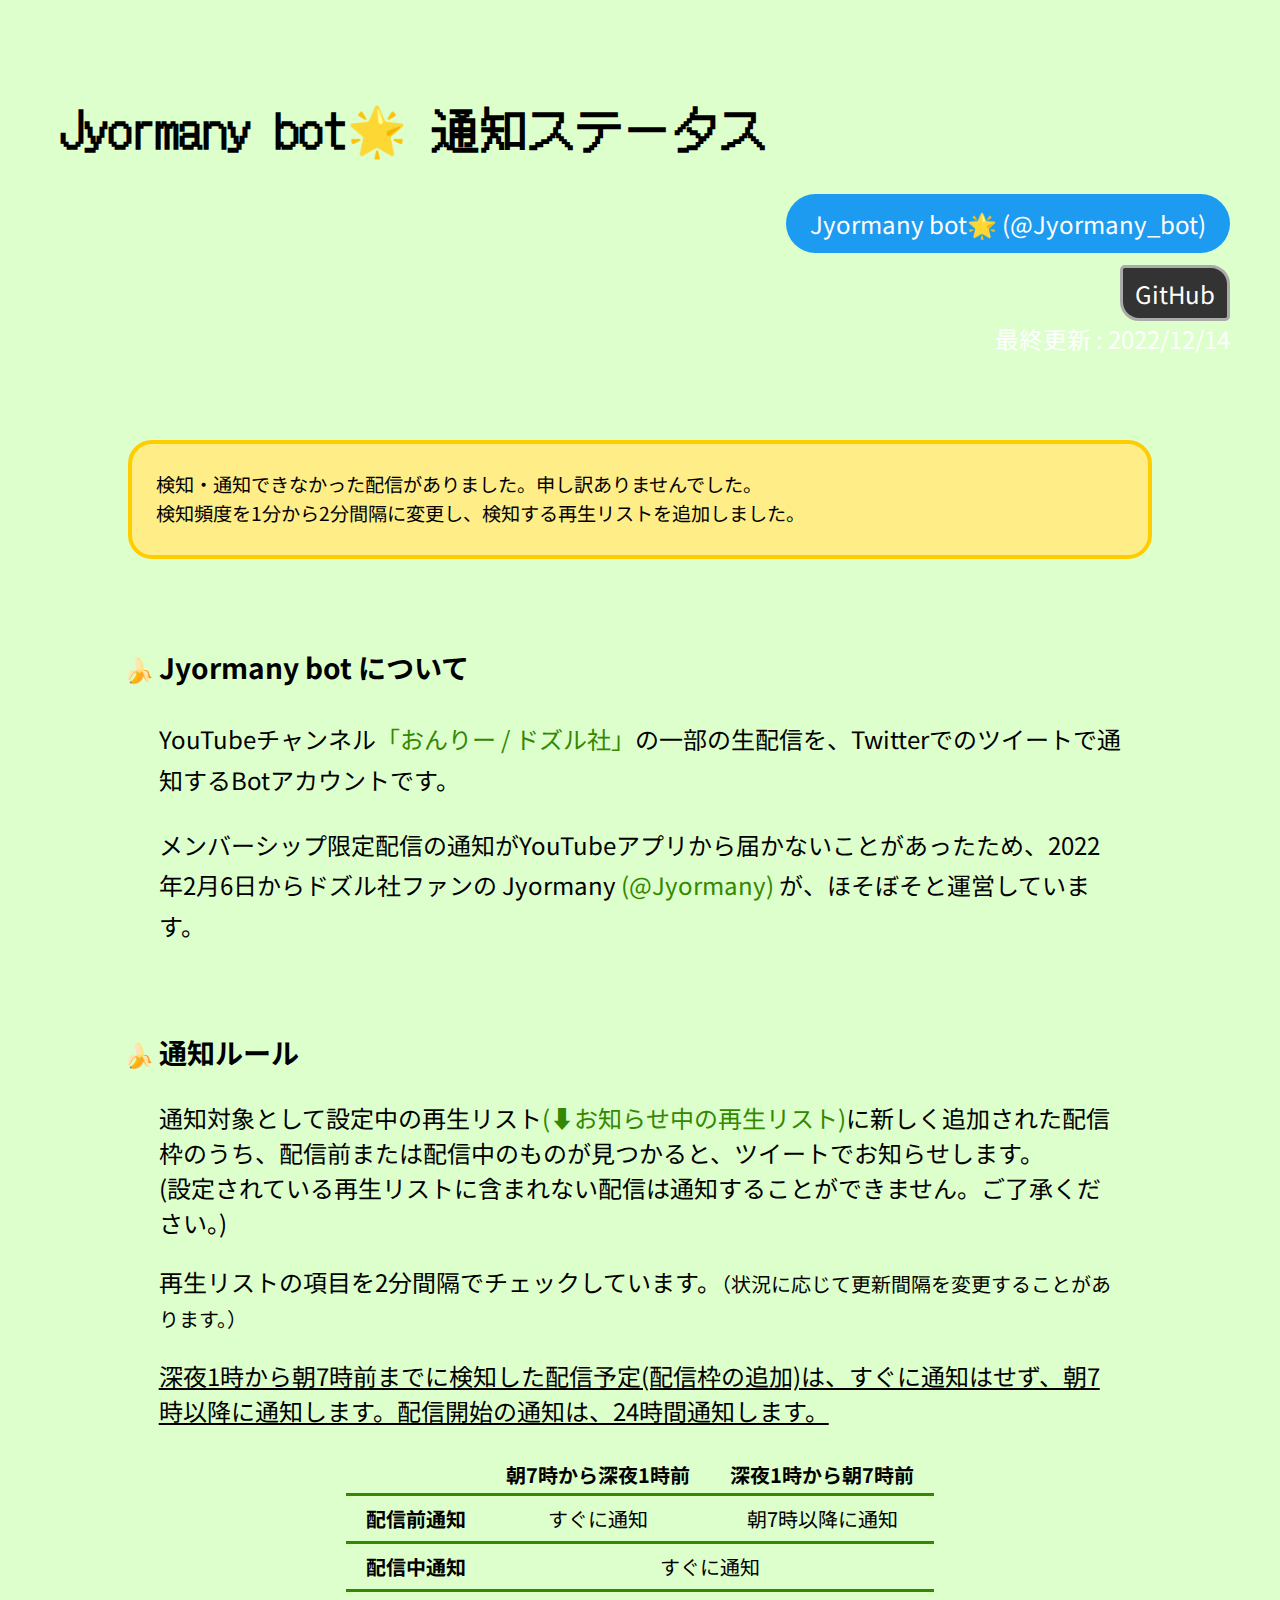
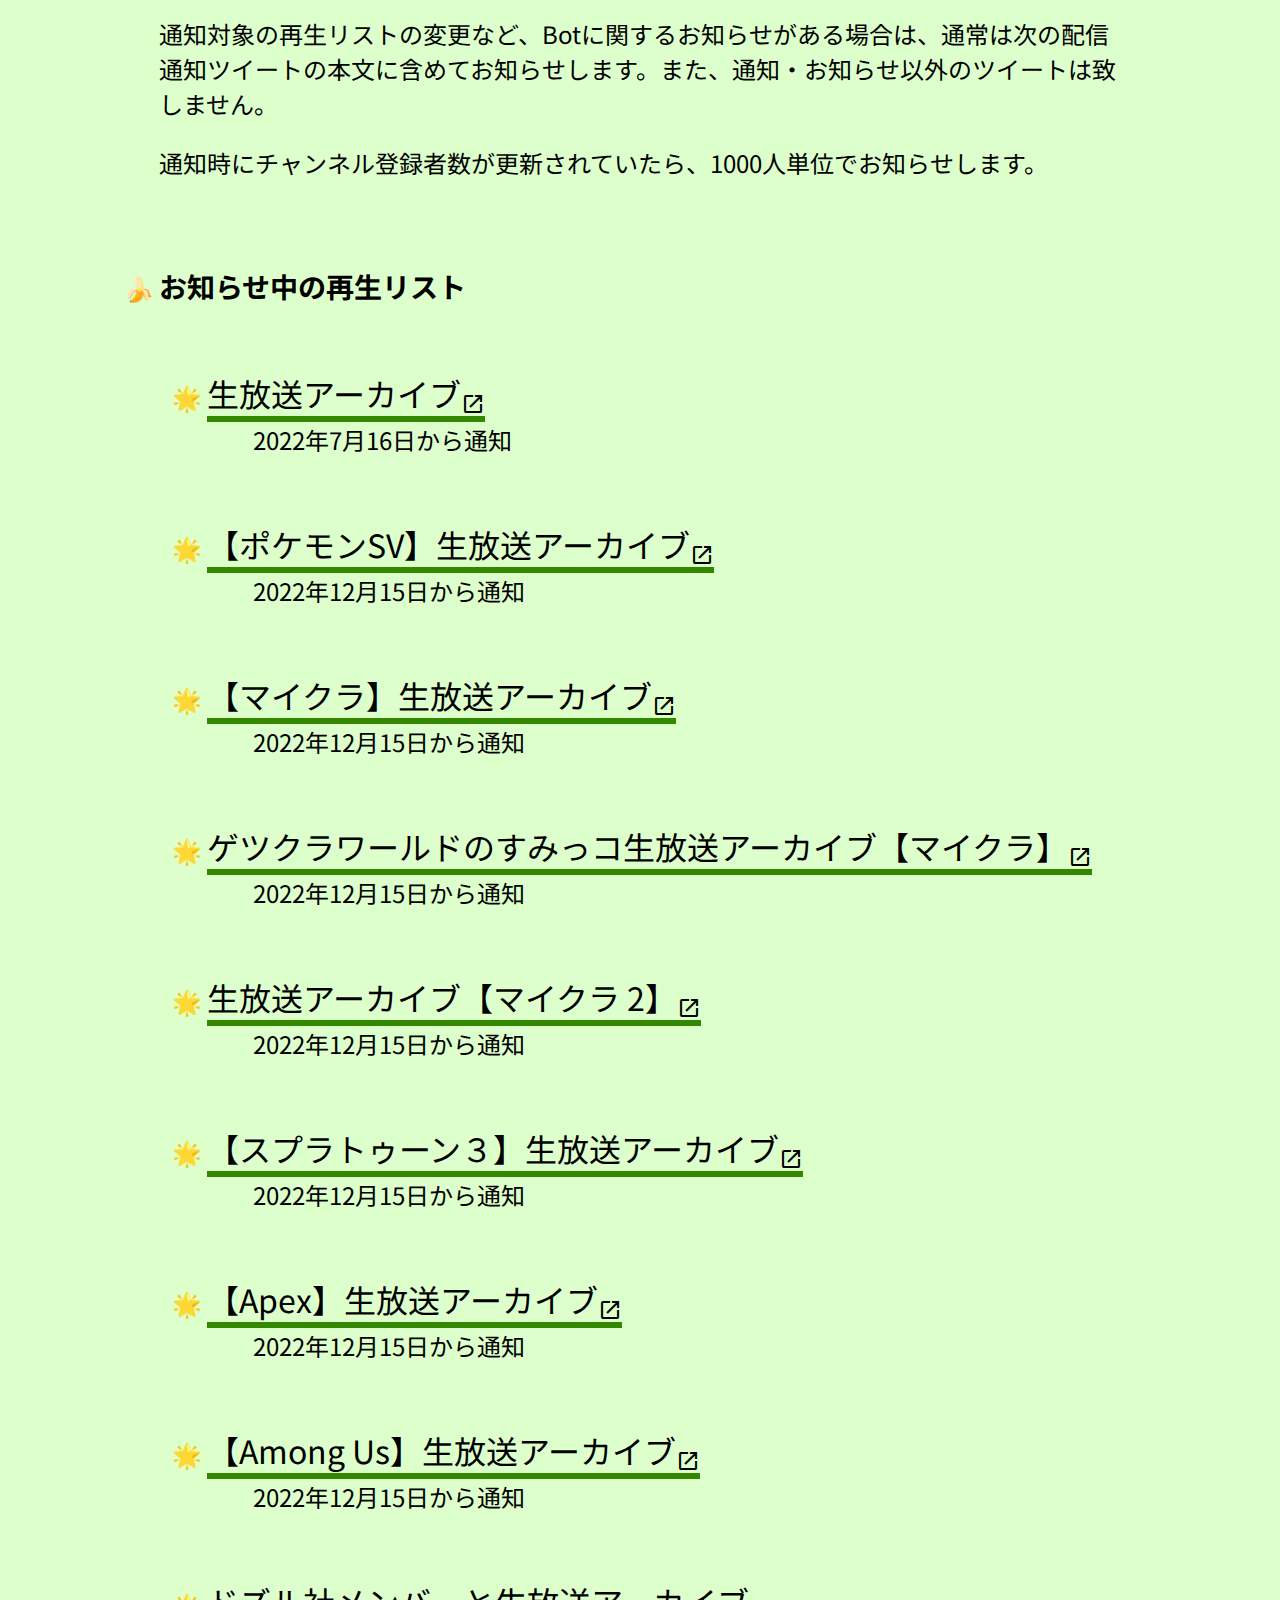
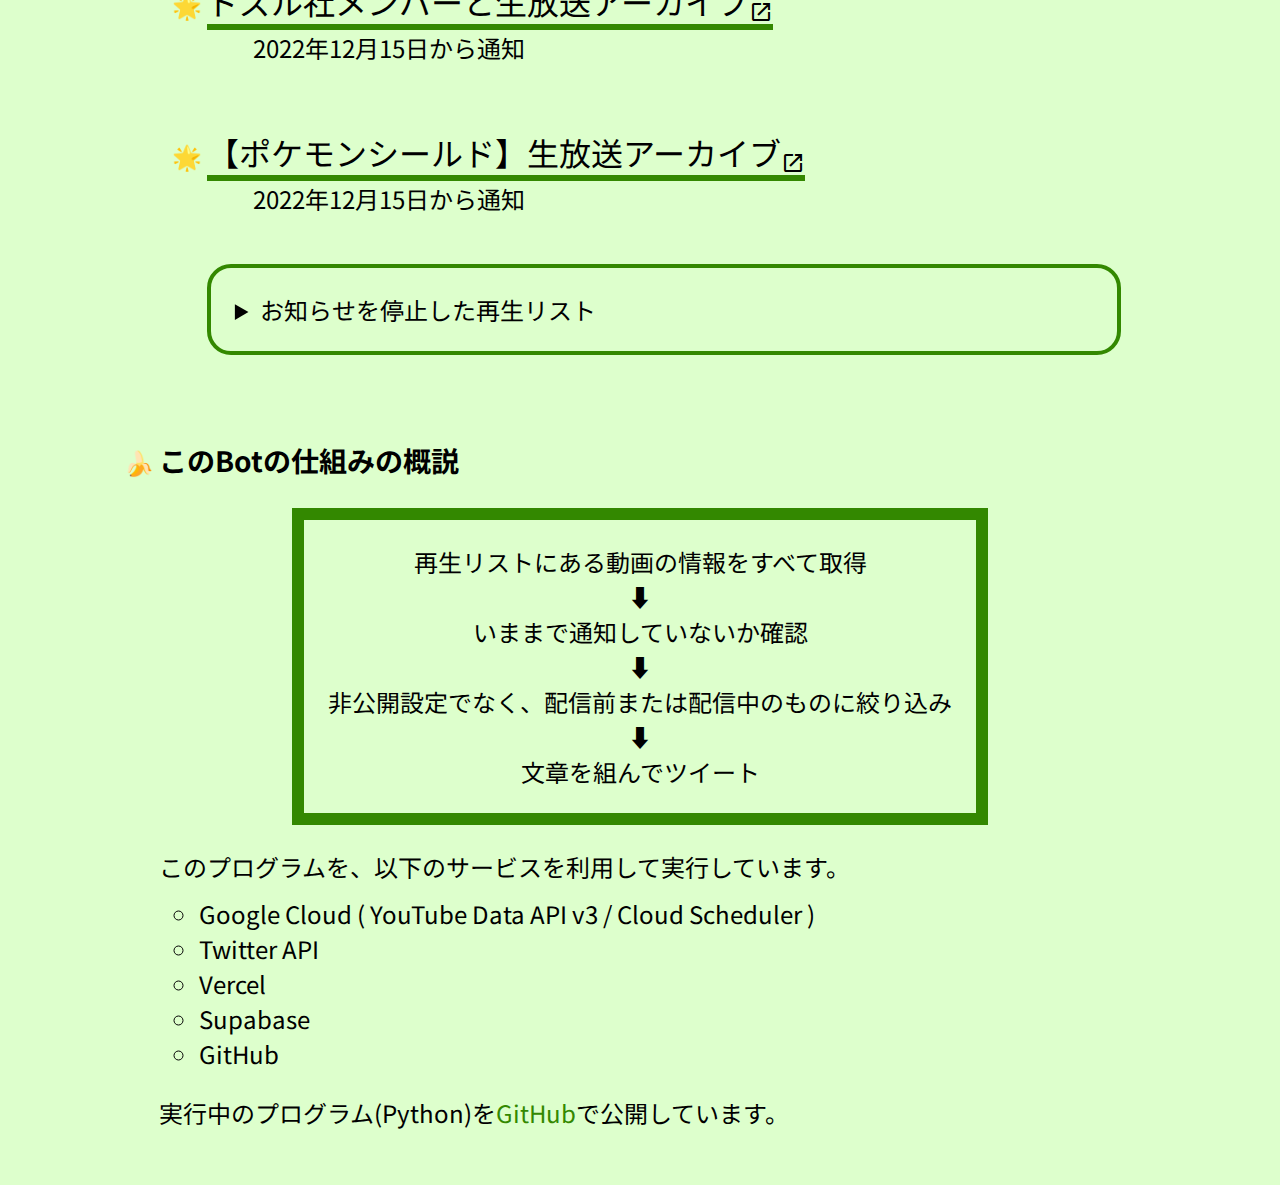
==== index.html @ c63aa475 "Update index.html" ====
<!DOCTYPE html>
<html lang="ja">
    <head>
        <meta charset="UTF-8">
        <title>Jyormany bot 通知ステータス</title>
        <meta name="description" content="ドズル社のMinecraft実況YouTuberおんりーﾁｬﾝの配信をTwitterでお知らせしているJyormany botの稼働状況を確認できるサイトです">
        <meta property="og:title" content="Jyormany bot 通知ステータス">
        <meta property="og:url" content="https://jyormany.github.io">
        <meta property="og:description" content="ドズル社のMinecraft実況YouTuberおんりーﾁｬﾝの配信をTwitterでお知らせしているJyormany botの稼働状況を確認できるサイトです">
        <meta name="viewport" content="width=device-width, initial-scale=1.0">
        <link rel="stylesheet" href="style.css">
        <link rel="stylesheet" href="https://fonts.googleapis.com/css2?family=Material+Symbols+Outlined:opsz,wght,FILL,GRAD@20,400,0,-25" />
        <link rel="icon" href="/favicon.ico" sizes="any">
        <meta name="google-site-verification" content="LfZGzitNKdwY7w5F5xYdn09xFiTvOFULUR_d08x_49A" />
    </head>
    
    <header>
        <h1>Jyormany bot🌟 通知ステータス</h1>
        <div class="header-link">
            <a class="twitter" href="https://twitter.com/Jyormany_bot" target="_blank">Jyormany bot🌟 (@Jyormany_bot)</a>
            <a class="github" href="https://github.com/Jyormany/YouTubePlaylistNotifier" target="_blank">GitHub</a>
            <a>最終更新 : 2022/12/14</a>
            </div>
            
        </header>
        <main>
            
            
            <div class="info">
                <p>検知・通知できなかった配信がありました。申し訳ありませんでした。</p>
                <p>検知頻度を1分から2分間隔に変更し、検知する再生リストを追加しました。</p>
            </div>
            
            
            <ul class="list">

                <li class="about">
                    <h3>Jyormany bot について</h3>
                    <p>YouTubeチャンネル<a class="link" href="https://www.youtube.com/channel/UC5l8bnxxl26Q5PDG_jawcuw" target="_blank">「おんりー / ドズル社」</a>の一部の生配信を、Twitterでのツイートで通知するBotアカウントです。</p>
                    <p>メンバーシップ限定配信の通知がYouTubeアプリから届かないことがあったため、2022年2月6日からドズル社ファンの Jyormany <a class="link" href="https://twitter.com/Jyormany" target="_blank">(@Jyormany)</a> が、ほそぼそと運営しています。</p>
                </li>

                <li>
                    <h3>通知ルール</h3>
                    <p>通知対象として設定中の再生リスト<a class="link" href=#playlists>(⬇︎お知らせ中の再生リスト)</a>に新しく追加された配信枠のうち、配信前または配信中のものが見つかると、ツイートでお知らせします。<br>(設定されている再生リストに含まれない配信は通知することができません。ご了承ください。)</p>
                    <p>再生リストの項目を2分間隔でチェックしています。<small>（状況に応じて更新間隔を変更することがあります。）</small></p>
                    <p><u>深夜1時から朝7時前までに検知した配信予定(配信枠の追加)は、すぐに通知はせず、朝7時以降に通知します。配信開始の通知は、24時間通知します。</u></p>
                    <table>
                        <thead>
                            <tr>
                                <th></th>
                                <th>朝7時から深夜1時前</th>
                                <th>深夜1時から朝7時前</th>
                            </tr>
                        </thead>
                        <tbody>
                            <tr>
                                <th>配信前通知</th>
                                <td>すぐに通知</td>
                                <td>朝7時以降に通知</td>
                            </tr>
                            <tr>
                                <th>配信中通知</th>
                                <td colspan="2">すぐに通知</td>
                            </tr>
                        </tbody>
                    </table>
                    <p>通知対象の再生リストの変更など、Botに関するお知らせがある場合は、通常は次の配信通知ツイートの本文に含めてお知らせします。また、通知・お知らせ以外のツイートは致しません。</p>
                    <p>通知時にチャンネル登録者数が更新されていたら、1000人単位でお知らせします。</p>
                </li>

                <li>
                    <h3 class="playlistlists" id="playlists">お知らせ中の再生リスト</h3>
                    <ul class="playlists">

                        <li class="playlist">
                            <a class="listlink" href="https://www.youtube.com/playlist?list=PLjQFGraZMNPVrSvCQ2nB3-moDTIBEhXst" target="_blank">
                                生放送アーカイブ
                                <span class="material-symbols-outlined">
                                    open_in_new
                                </span>
                            </a>
                        </li>
                        <ul>
                            <li>2022年7月16日から通知</li>
                        </ul>

                        <li class="playlist">
                            <a class="listlink" href="https://www.youtube.com/playlist?list=PLjQFGraZMNPW8p29UFIrhIeV2RgiZR06q" target="_blank">
                                【ポケモンSV】生放送アーカイブ
                                <span class="material-symbols-outlined">
                                    open_in_new
                                </span>
                            </a>
                        </li>
                        <ul>
                            <li>2022年12月15日から通知</li>
                        </ul>

                        <li class="playlist">
                            <a class="listlink" href="https://www.youtube.com/playlist?list=PLjQFGraZMNPVl-Ekr7yMZdvBduBuqfQS9" target="_blank">
                                【マイクラ】生放送アーカイブ
                                <span class="material-symbols-outlined">
                                    open_in_new
                                </span>
                            </a>
                        </li>
                        <ul>
                            <li>2022年12月15日から通知</li>
                        </ul>

                        <li class="playlist">
                            <a class="listlink" href="https://www.youtube.com/playlist?list=PLjQFGraZMNPULc3N-z8OUNOlCWn6z5SzK" target="_blank">
                                ゲツクラワールドのすみっコ生放送アーカイブ【マイクラ】
                                <span class="material-symbols-outlined">
                                    open_in_new
                                </span>
                            </a>
                        </li>
                        <ul>
                            <li>2022年12月15日から通知</li>
                        </ul>
                        
                        <li class="playlist">
                            <a class="listlink" href="https://www.youtube.com/playlist?list=PLjQFGraZMNPUF2mYAteOGiC1Lwjgixoq4" target="_blank">
                                生放送アーカイブ【マイクラ 2】
                                <span class="material-symbols-outlined">
                                    open_in_new
                                </span>
                            </a>
                        </li>
                        <ul>
                            <li>2022年12月15日から通知</li>
                        </ul>
                        
                        <li class="playlist">
                            <a class="listlink" href="https://www.youtube.com/playlist?list=PLjQFGraZMNPWwO8oXMot17LSXxYjrjcRu" target="_blank">
                                【スプラトゥーン３】生放送アーカイブ
                                <span class="material-symbols-outlined">
                                    open_in_new
                                </span>
                            </a>
                        </li>
                        <ul>
                            <li>2022年12月15日から通知</li>
                        </ul>
                        
                        <li class="playlist">
                            <a class="listlink" href="https://www.youtube.com/playlist?list=PLjQFGraZMNPWgS_FdtyIaP_dgnTs-JMoo" target="_blank">
                                【Apex】生放送アーカイブ
                                <span class="material-symbols-outlined">
                                    open_in_new
                                </span>
                            </a>
                        </li>
                        <ul>
                            <li>2022年12月15日から通知</li>
                        </ul>
                        
                        <li class="playlist">
                            <a class="listlink" href="https://www.youtube.com/playlist?list=PLjQFGraZMNPWSWNWOu4E7eVtVnuVbJxWd" target="_blank">
                                【Among Us】生放送アーカイブ
                                <span class="material-symbols-outlined">
                                    open_in_new
                                </span>
                            </a>
                        </li>
                        <ul>
                            <li>2022年12月15日から通知</li>
                        </ul>
                        
                        <li class="playlist">
                            <a class="listlink" href="https://www.youtube.com/playlist?list=PLjQFGraZMNPXAbZKr3nnEUORUffVdsbmT" target="_blank">
                                ドズル社メンバーと生放送アーカイブ
                                <span class="material-symbols-outlined">
                                    open_in_new
                                </span>
                            </a>
                        </li>
                        <ul>
                            <li>2022年12月15日から通知</li>
                        </ul>
                        
                        <li class="playlist">
                            <a class="listlink" href="https://www.youtube.com/playlist?list=PLjQFGraZMNPU1TkIAJQ1Kpk_OtMHZyLvJ" target="_blank">
                                【ポケモンシールド】生放送アーカイブ
                                <span class="material-symbols-outlined">
                                    open_in_new
                                </span>
                            </a>
                        </li>
                        <ul>
                            <li>2022年12月15日から通知</li>
                        </ul>
                        
                        <details>
                            <summary>
                                お知らせを停止した再生リスト
                            </summary>
                            <li>
                                <ul class="playlists">
                                    <li class="playlist">
                                        <a class="listlink" href="https://www.youtube.com/playlist?list=PLjQFGraZMNPUF2mYAteOGiC1Lwjgixoq4" target="_blank">
                                            生放送アーカイブ【マイクラ2】
                                            <span class="material-symbols-outlined">
                                                open_in_new
                                            </span>
                                        </a>
                                    </li>
                                    <ul>
                                        <li style="text-decoration: line-through;">2022年2月6日から通知</li>
                                        <li>2022年7月16日停止</li>
                                    </ul>

                                    <li class="playlist">
                                        <a class="listlink" href="https://www.youtube.com/playlist?list=PLjQFGraZMNPXAbZKr3nnEUORUffVdsbmT" target="_blank">
                                            ドズル社メンバーと生放送アーカイブ
                                            <span class="material-symbols-outlined">
                                                open_in_new
                                            </span>
                                        </a>
                                    </li>
                                    <ul>
                                        <li style="text-decoration: line-through;">2022年2月9日から通知</li>
                                        <li>2022年10月19日停止</li>
                                    </ul>

                                    <li class="playlist">
                                        <a class="listlink"l href="https://www.youtube.com/playlist?list=PLjQFGraZMNPWgS_FdtyIaP_dgnTs-JMoo" target="_blank">
                                            【Apex】生放送アーカイブ
                                            <span class="material-symbols-outlined">
                                                open_in_new
                                            </span>
                                        </a>
                                    </li>
                                    <ul>
                                        <li style="text-decoration: line-through;">2022年2月9日から通知</li>
                                        <li>2022年10月19日停止</li>
                                    </ul>

                                    <li class="playlist">
                                        <a class="listlink" href="https://www.youtube.com/playlist?list=PLjQFGraZMNPULc3N-z8OUNOlCWn6z5SzK" target="_blank">
                                            ゲツクラワールドのすみっコ生放送アーカイブ【マイクラ】
                                            <span class="material-symbols-outlined">
                                                open_in_new
                                            </span>
                                        </a>
                                    </li>
                                    <ul>
                                        <li style="text-decoration: line-through;">2022年3月8日から通知</li>
                                        <li>2022年10月19日停止</li>
                                    </ul>
                                    
                                    <li class="playlist">
                                        <a class="listlink" href="https://www.youtube.com/playlist?list=PLjQFGraZMNPVl-Ekr7yMZdvBduBuqfQS9" target="_blank">
                                            【マイクラ】生放送アーカイブ
                                            <span class="material-symbols-outlined">
                                                open_in_new
                                            </span>
                                        </a>   
                                    </li>
                                    <ul>
                                        <li style="text-decoration: line-through;">2022年7月16日から通知</li>
                                        <li>2022年10月19日停止</li>
                                    </ul>
                                </ul>
                            </li>
                        </details>
                    </ul>
                </li>
            
                <li>
                    <h3>このBotの仕組みの概説</h3>
                    <ol class="gaisetsu">
                        <li>再生リストにある動画の情報をすべて取得</li>
                        <li>⬇︎</li>
                        <li>いままで通知していないか確認</li>
                        <li>⬇︎</li>
                        <li>非公開設定でなく、配信前または配信中のものに絞り込み</li>
                        <li>⬇︎</li>
                        <li>文章を組んでツイート</li>
                    </ol>
                    このプログラムを、以下のサービスを利用して実行しています。
                    <ul class="services">
                        <li>Google Cloud ( YouTube Data API v3 / Cloud Scheduler )</li>
                        <li>Twitter API</li>
                        <li>Vercel</li>
                        <li>Supabase</li>
                        <li>GitHub</li>
                    </ul>
                    実行中のプログラム(Python)を<a class="link" href="https://github.com/Jyormany/YouTubePlaylistNotifier" target="_blank">GitHub</a>で公開しています。
                </li>
            </ul>
        </main>
    </body>
</html>
---- style.css ----
@import url('https://fonts.googleapis.com/css2?family=DotGothic16&family=Noto+Sans+JP&display=swap');

:root {
    --backColor: #DFC;
    --highlightColor: #380;
    --textColor: black;
    --infoBorderColor: #FC0;
    --infoBackColor: #FE8;
}

@media (prefers-color-scheme: dark) {
    :root {
        --backColor: #343;
        --highlightColor: #9C7;
        --textColor: white;
        --infoBorderColor: #FC5;
        --infoBackColor: #A80;
    }
}

body {
    background-color: var(--backColor);
    border: 0;
    color: var(--textColor);
    cursor: url(qnlycursor.cur), auto;
    font-family: 'Noto Sans JP', sans-serif;
    font-size: 1.5rem;
    margin: 0;
    padding: 0;
    width: 100%;
}

header {
    padding: 0.5em;
    
}

header h1 {
    font-family: 'DotGothic16', sans-serif;
    padding: 1em 0 0 1em;
}

.header-link {
    margin-left: auto;
    margin-right: 3%;
}

.header-link a {
    display: block;
    margin-left: auto;
    margin-right: 0;
    color: white;
    text-align: right;
    text-decoration: none;
    width: fit-content;
    font-size: 1em;
    right: 5%;
}

.twitter {
    background-color: #1D9BF0;
    border-radius: 5em;
    padding: 0.5em 1em;
}

.github {
    background-color: #333;
    border-radius: 0.2em 0.8em;
    border-width: 0.13em;
    border-color: #AAA;
    border-style: solid;
    margin-top: 0.5em;
    padding: 0.3em 0.5em;
}

main {
    margin: 0 10%;
    width: 80%;
}

table {
    border-collapse: collapse;
    font-size: smaller;
    margin: auto;
}

table th, table td {
    border-bottom: 0.15em solid var(--highlightColor);
    padding: 0.4em 1em;
    text-align: center;
}

thead th {
    padding-bottom: 0.2em;
}

.timeTable {
    table-layout: fixed;
    width: 100%;
}

.timeTable th, .timeTable td {
    padding: 0.5em 0;
    border: none;
    height: fit-content;
}

.timeTable th {
    width: 2.5em;
}

.timeTable td {
    text-align: center;
}

.onemin {
    background-color: #FC5;
    color: black;
}

.threemin {
    background-color: #F83;
    color: black;
}

details {
    margin-top: 2em;
    padding: 1em;
    border-color: var(--highlightColor);
    border-style: solid;
    border-width: 0.2em;
    border-radius: 1em;
    list-style-type: none;
}

details .playlists {
    margin: 0;
}

.list {
    list-style-type: "🍌 ";
    padding: 3%;
    padding-top: 0;
}

.list h3 {
    margin-top: 3em;
    font-style: normal;
}

.about {
    line-height: 1.7;
}

.link {
    color: var(--highlightColor);
    text-decoration: none;
}

.playlists {
    margin-left:5%;
    padding: 0;
}

.playlists ul {
    font-size: 1.5rem;
    list-style: none;
    padding-left: 5%;
}

.playlist {
    list-style-type: "🌟 ";
}

.playlist a {
    align-items: flex-end;
    border-bottom: 0.2em solid var(--highlightColor);
    color: var(--textColor);
    display: flex;
    font-size: 2rem;
    margin-top: 2em;
    text-decoration: none;
    width: fit-content;
}

.playlists .playlist .strikethrough {
    text-decoration: line-through;
}

.gaisetsu {
    border: 0.5em solid var(--highlightColor);
    list-style: none;
    margin: auto;
    margin-bottom: 1em;
    padding: 1em;
    text-align: center;
    width: fit-content;
}

.services {
    margin: 0.5em 0 1em 0;
}

.twitter,.github,.link,.listlink,summary {
    cursor: url(qnlycursorlink.cur), auto;
}


.info {
    margin: 0;
    margin-top: 3em;
    padding: 1em;
    border-style: solid;
    border-width: 0.2em;
    border-radius: 1em;
    border-color: var(--infoBorderColor);
    color: var(--textColor);
    background-color: var(--infoBackColor);
}

.info p {
    font-size: 1.2rem;
    line-height: 1.2;
    margin-top: 0.3em;
    margin-bottom: 0.3em;
}

.del {
    text-decoration-line: line-through;
    text-decoration-style: double;
}
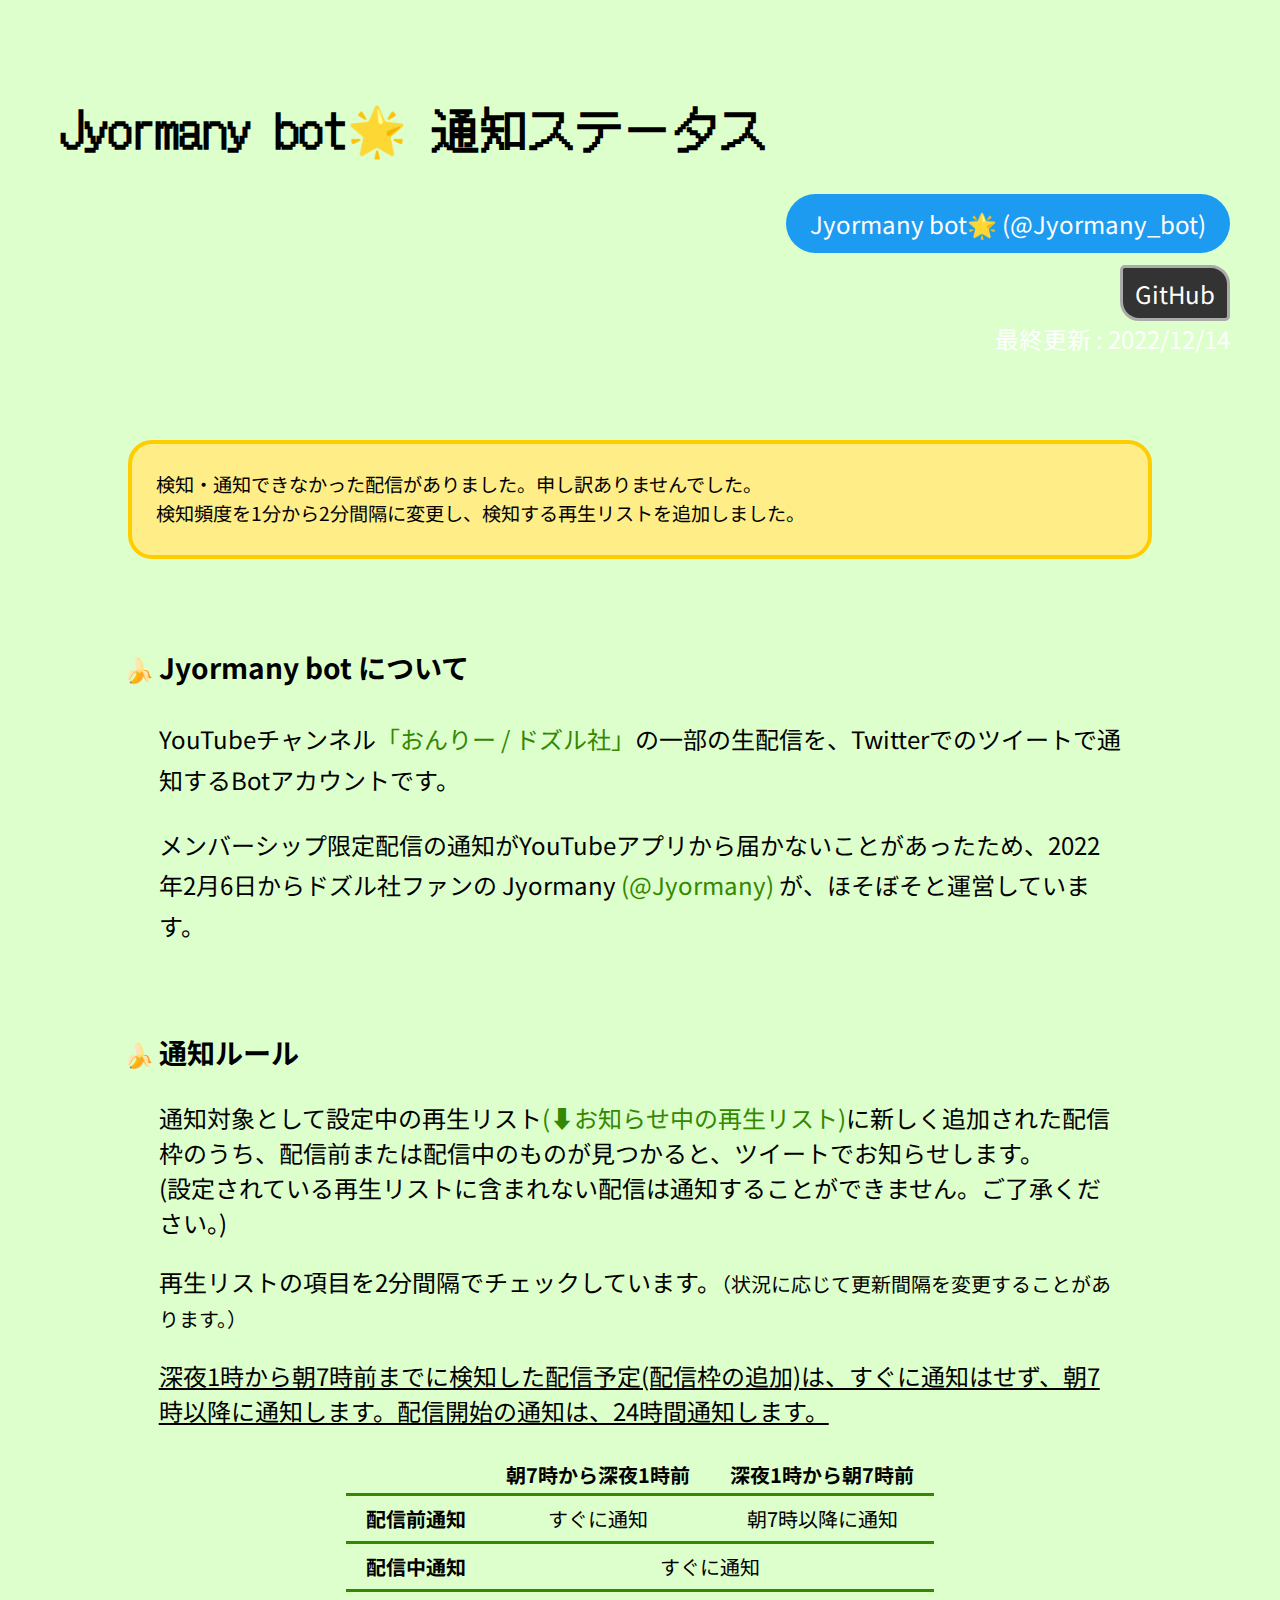
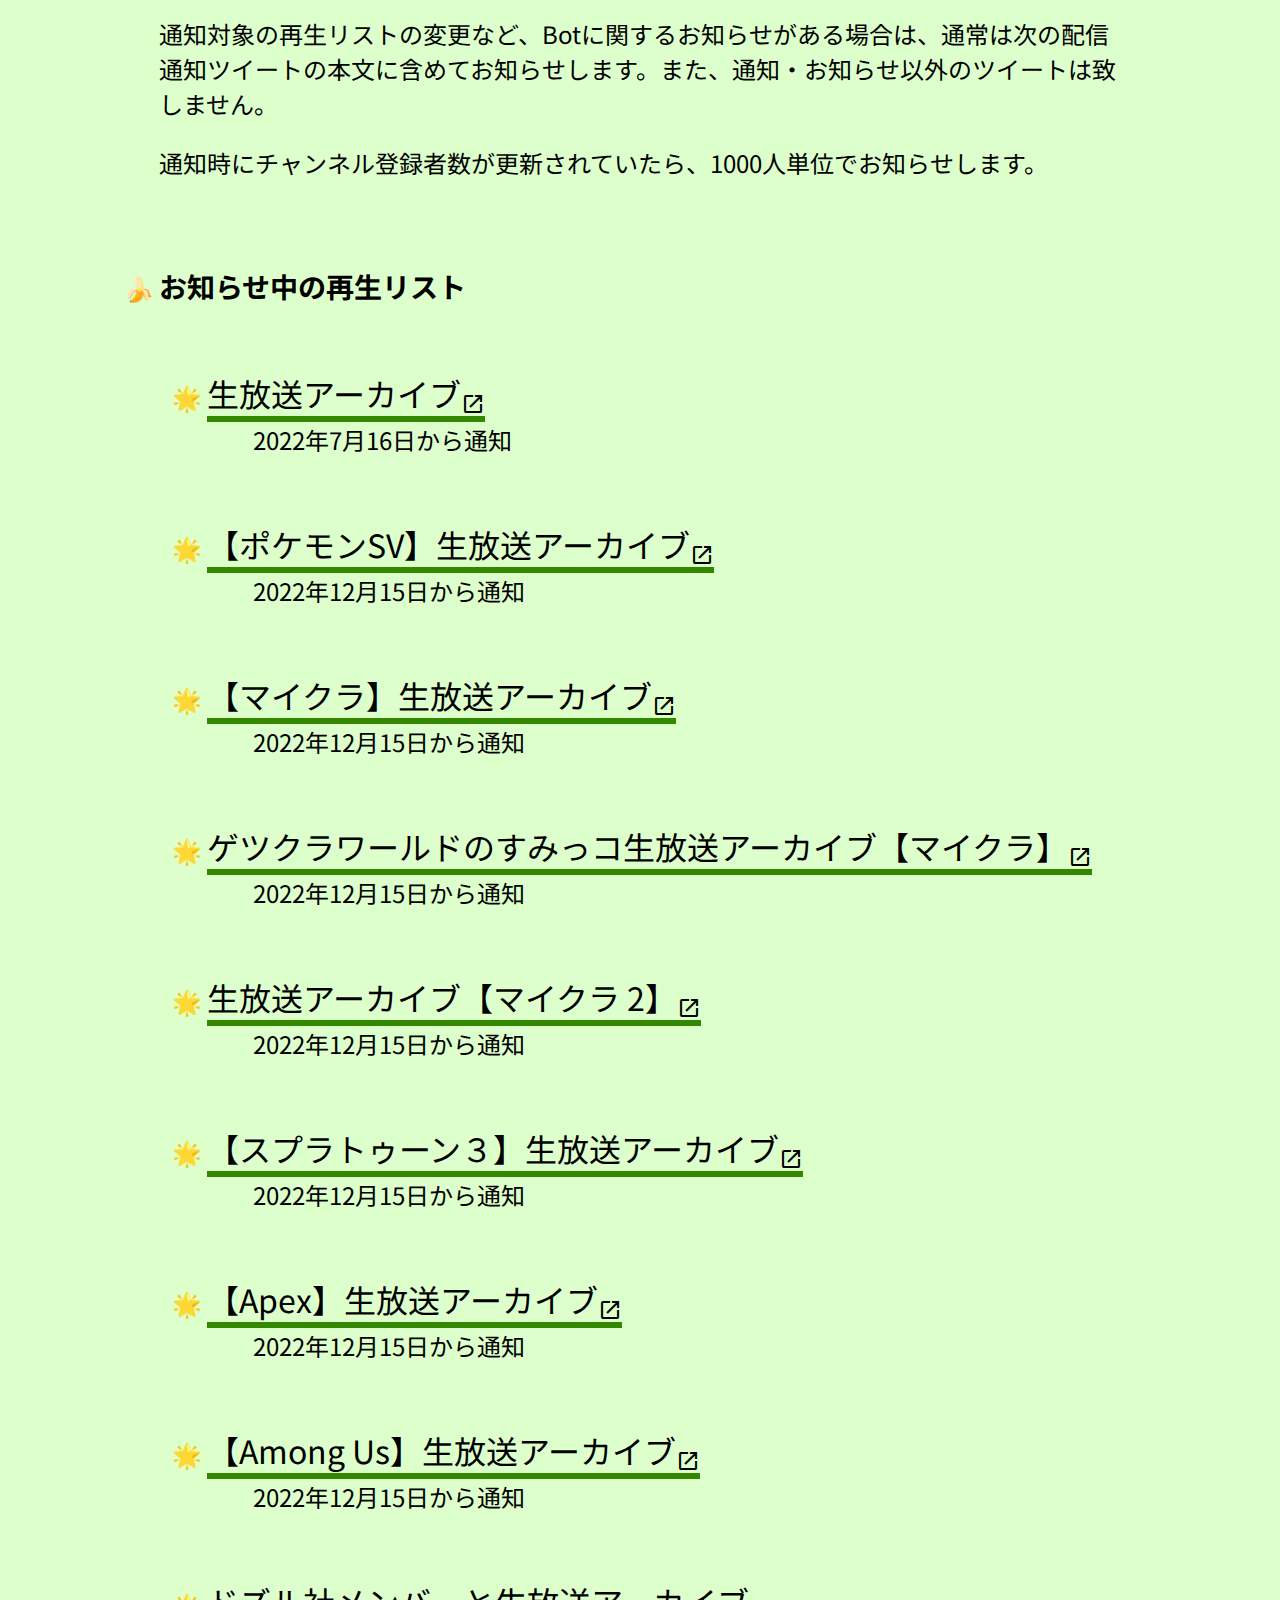
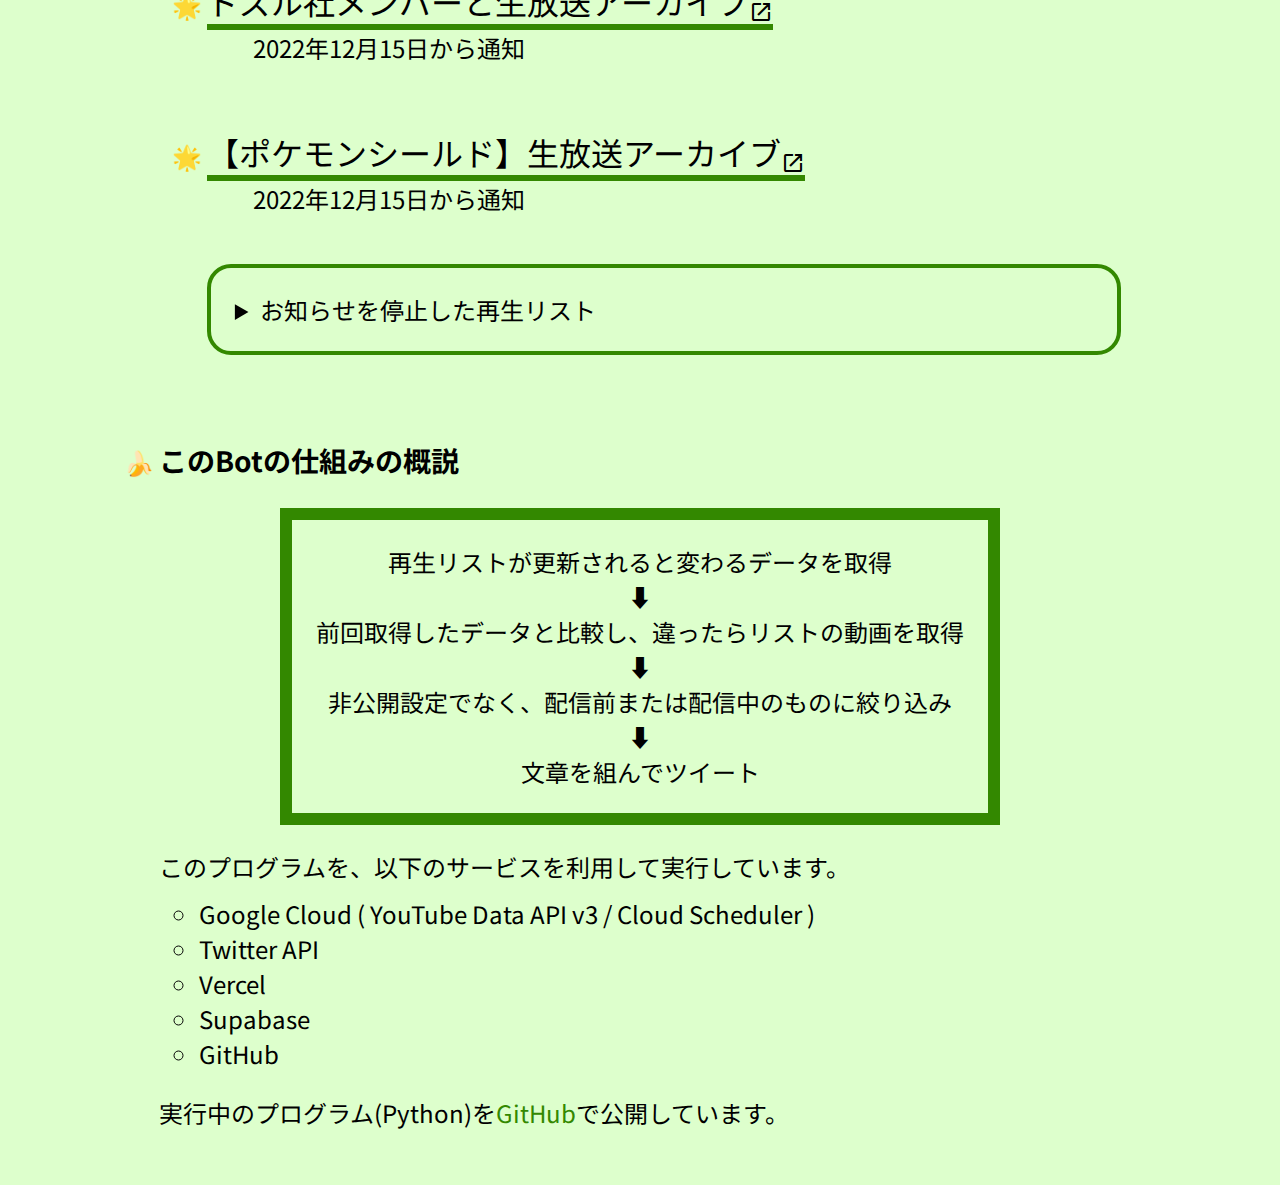
==== commit 1c10498f: "Update index.html" ====
--- a/index.html
+++ b/index.html
@@ -272,9 +272,9 @@
                 <li>
                     <h3>このBotの仕組みの概説</h3>
                     <ol class="gaisetsu">
-                        <li>再生リストにある動画の情報をすべて取得</li>
+                        <li>再生リストが更新されると変わるデータを取得</li>
                         <li>⬇︎</li>
-                        <li>いままで通知していないか確認</li>
+                        <li>前回取得したデータと比較し、違ったらリストの動画を取得</li>
                         <li>⬇︎</li>
                         <li>非公開設定でなく、配信前または配信中のものに絞り込み</li>
                         <li>⬇︎</li>
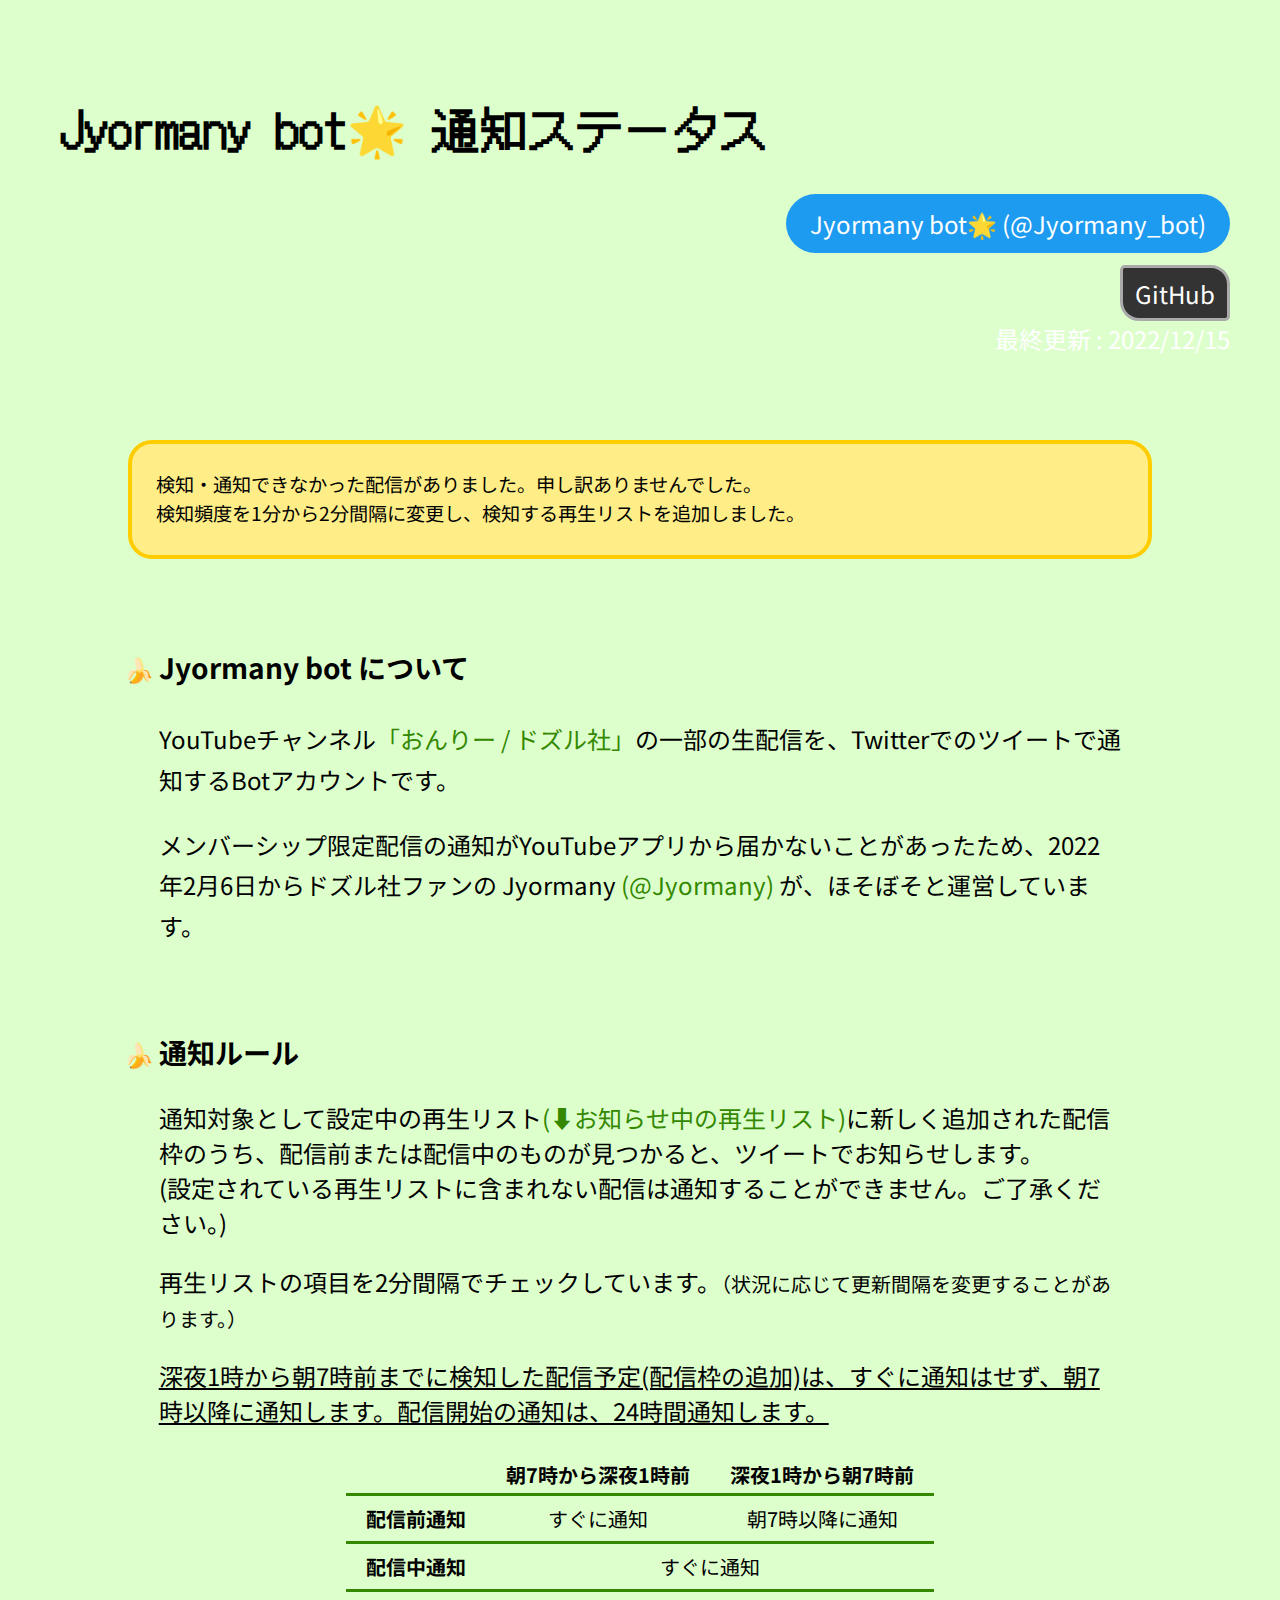
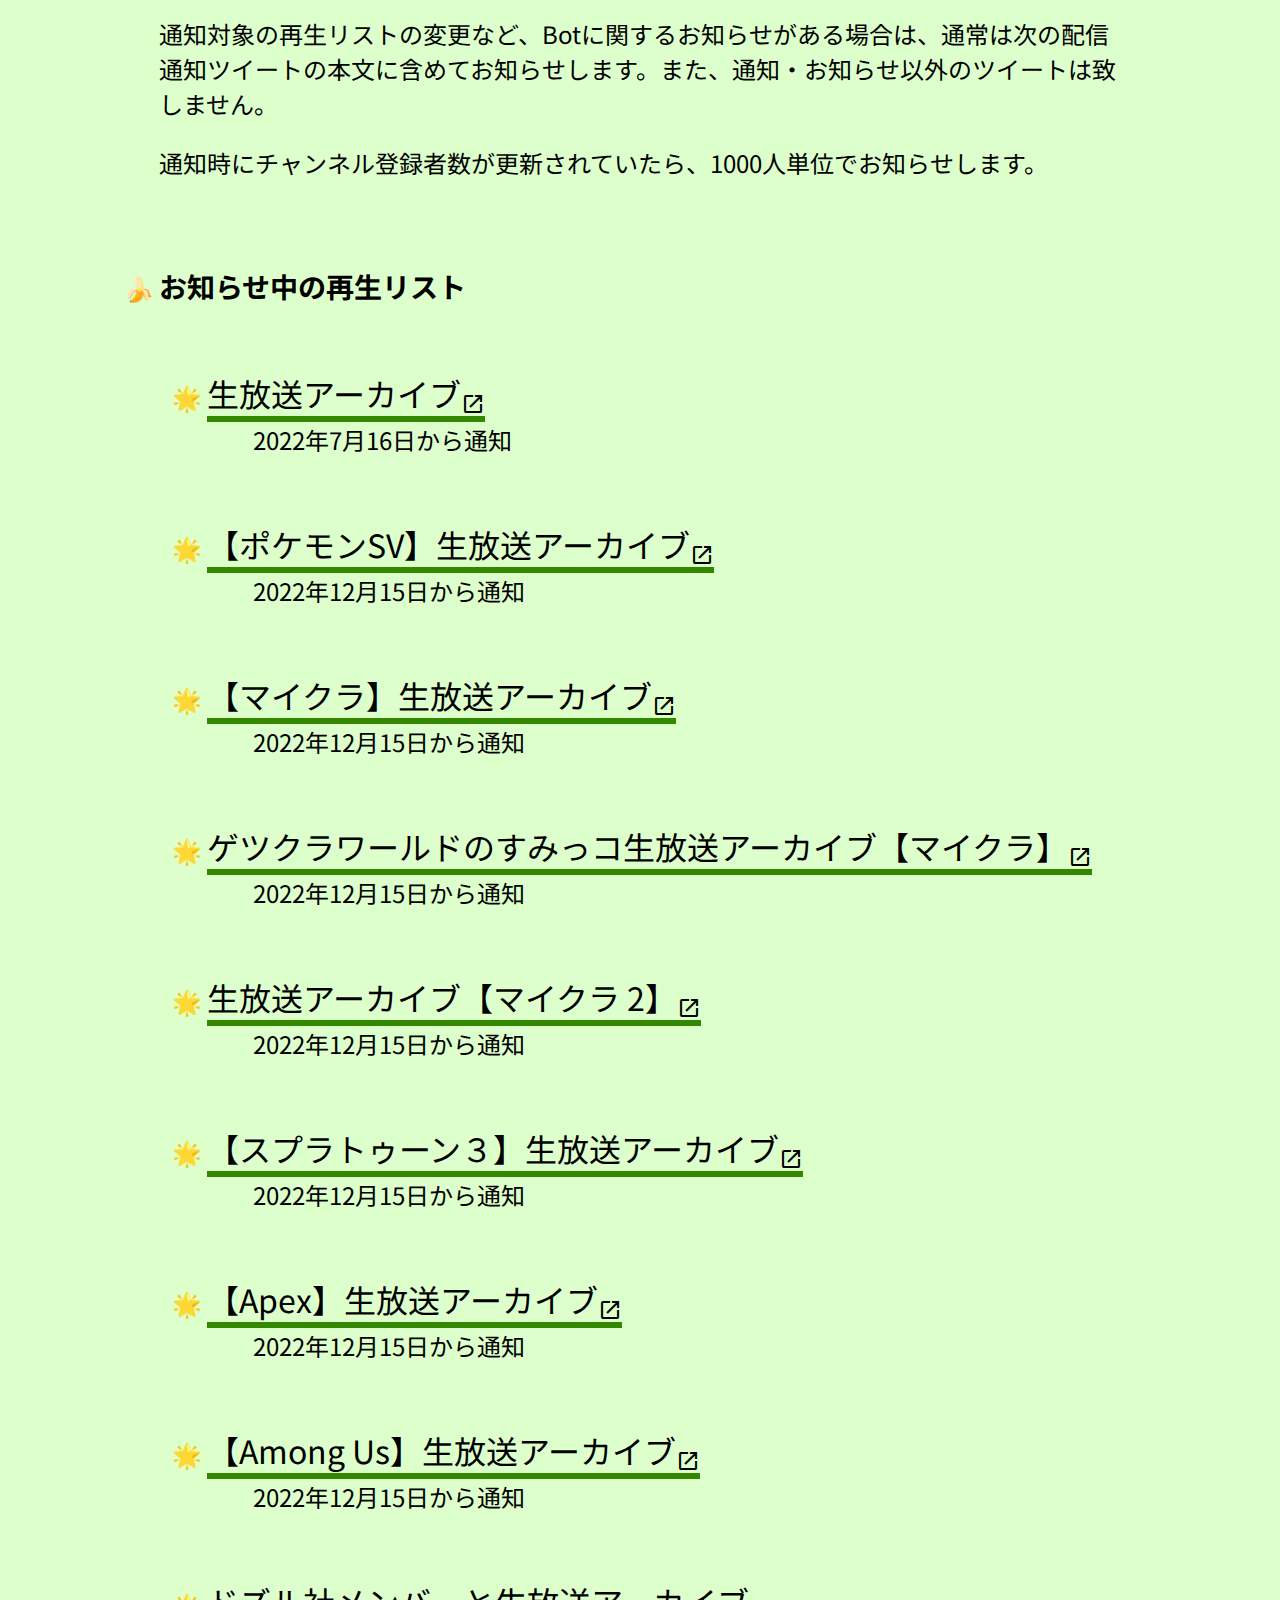
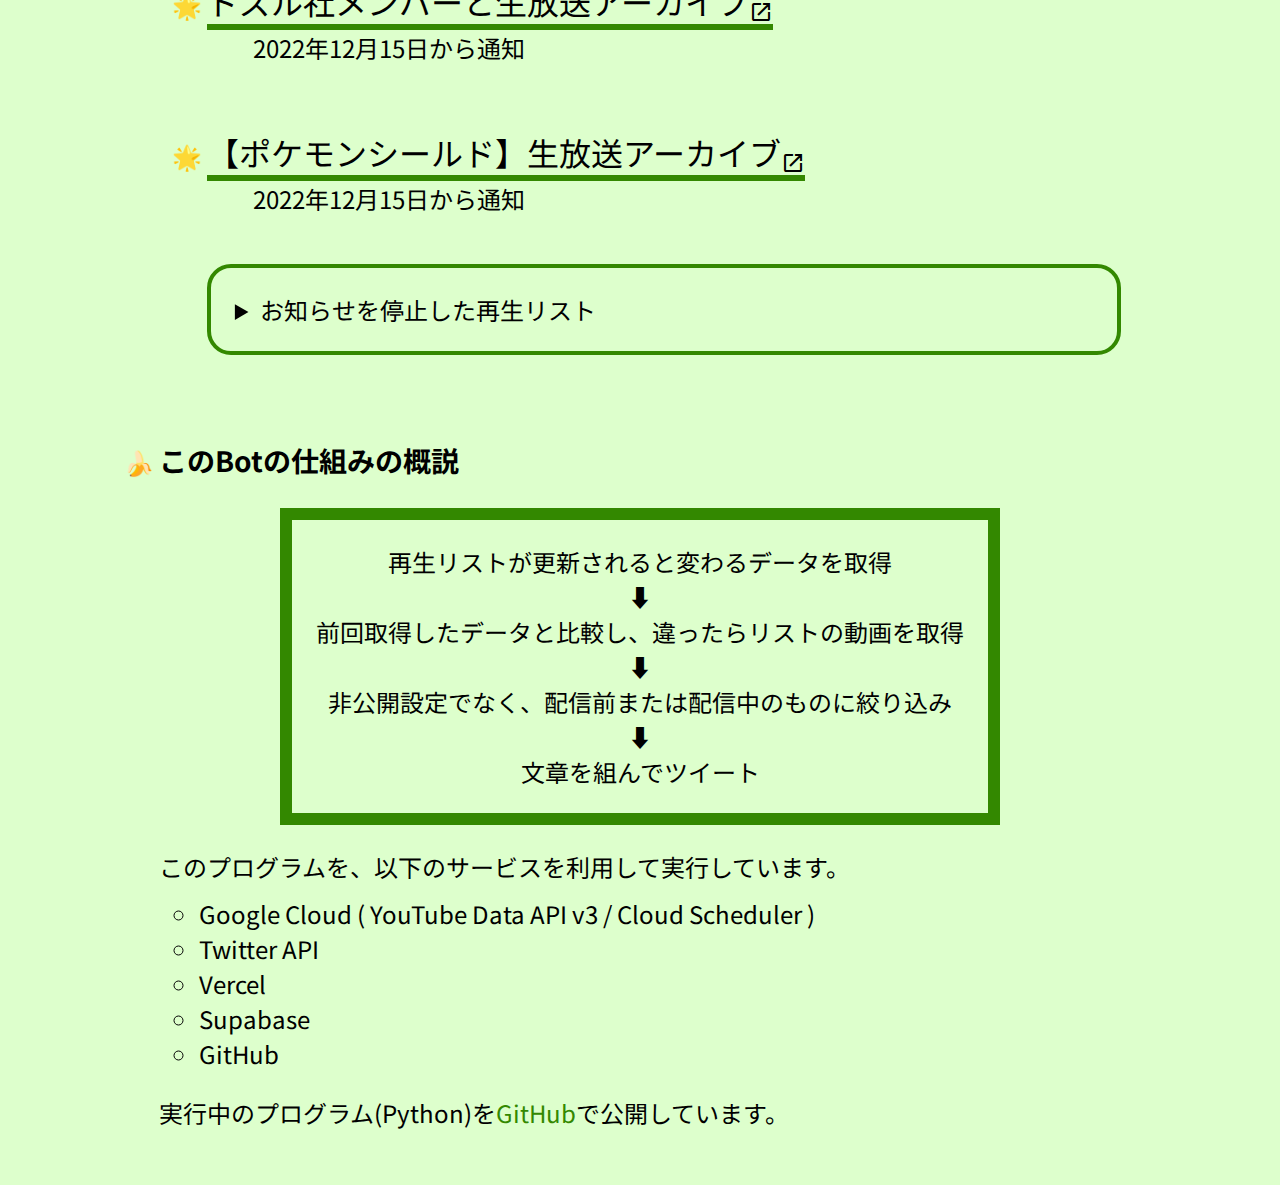
==== commit 5c71878f: "Update index.html" ====
--- a/index.html
+++ b/index.html
@@ -19,7 +19,7 @@
         <div class="header-link">
             <a class="twitter" href="https://twitter.com/Jyormany_bot" target="_blank">Jyormany bot🌟 (@Jyormany_bot)</a>
             <a class="github" href="https://github.com/Jyormany/YouTubePlaylistNotifier" target="_blank">GitHub</a>
-            <a>最終更新 : 2022/12/14</a>
+            <a>最終更新 : 2022/12/15</a>
             </div>
             
         </header>
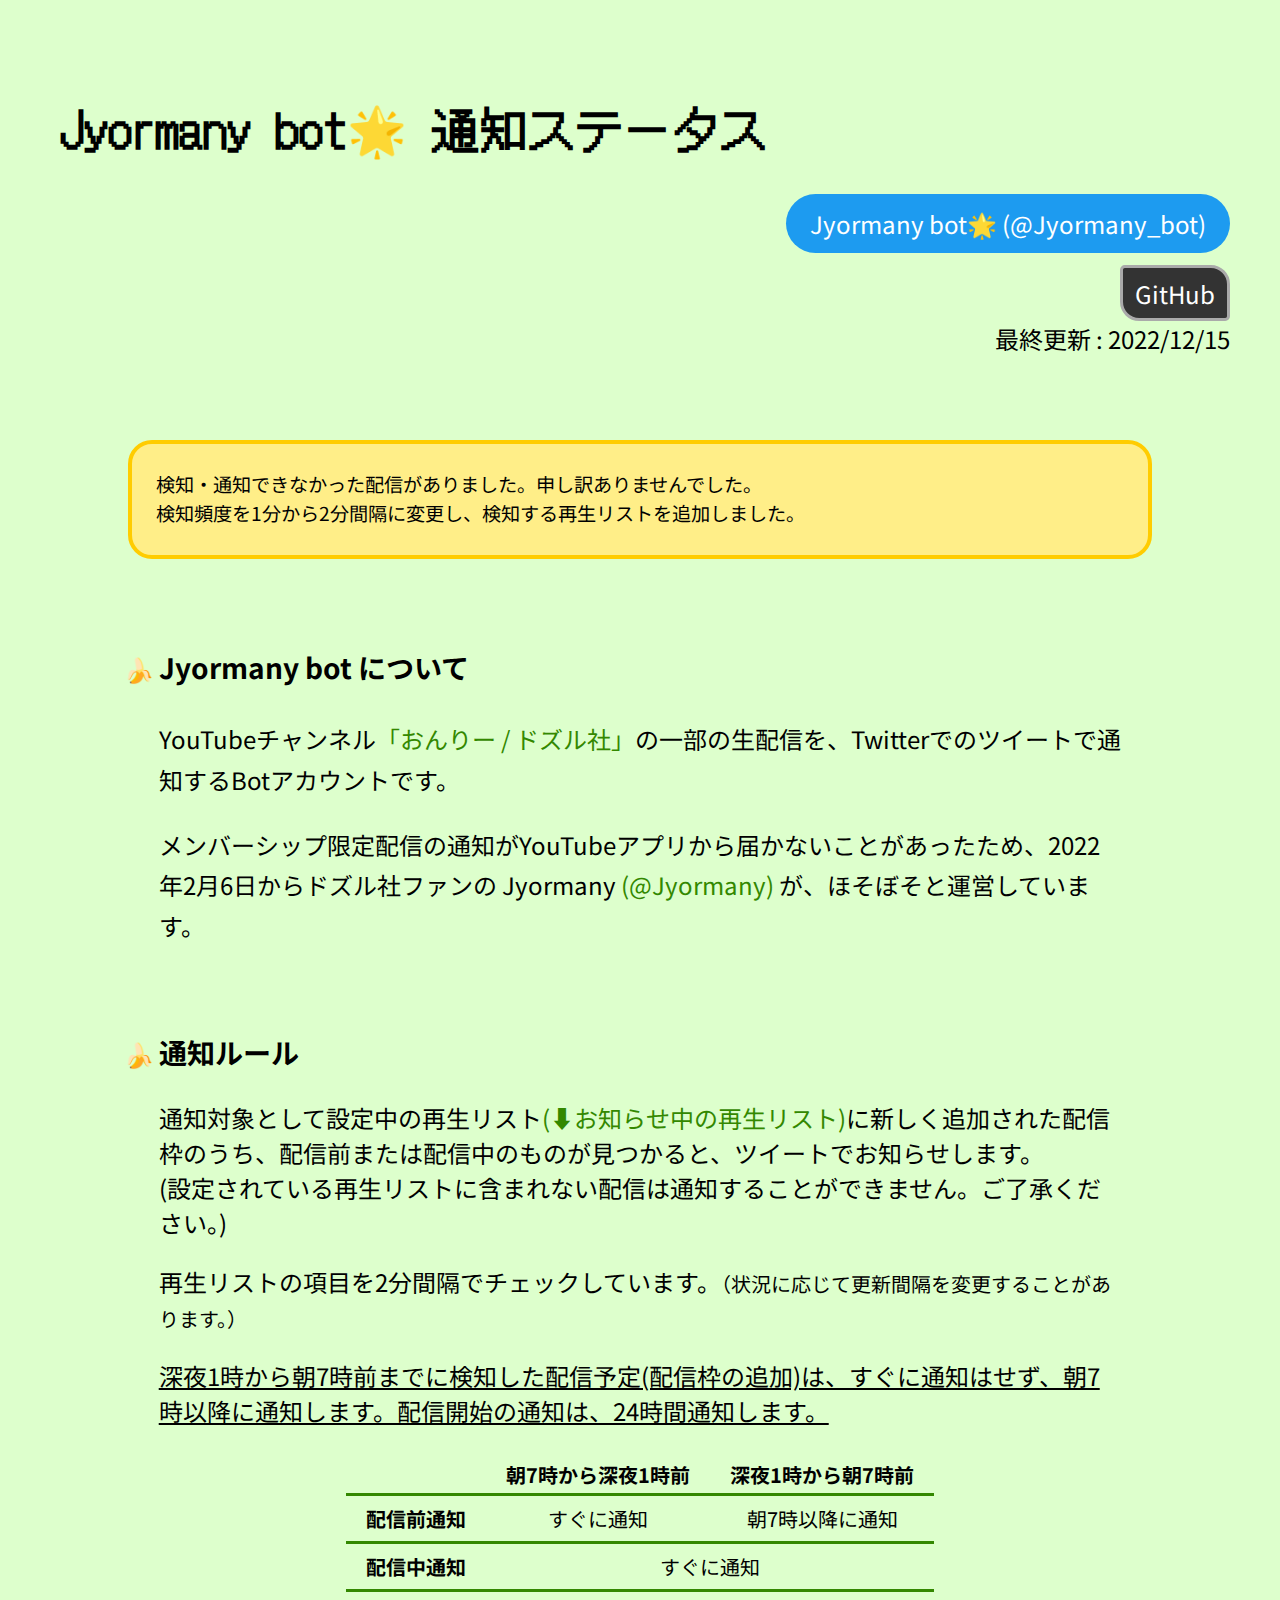
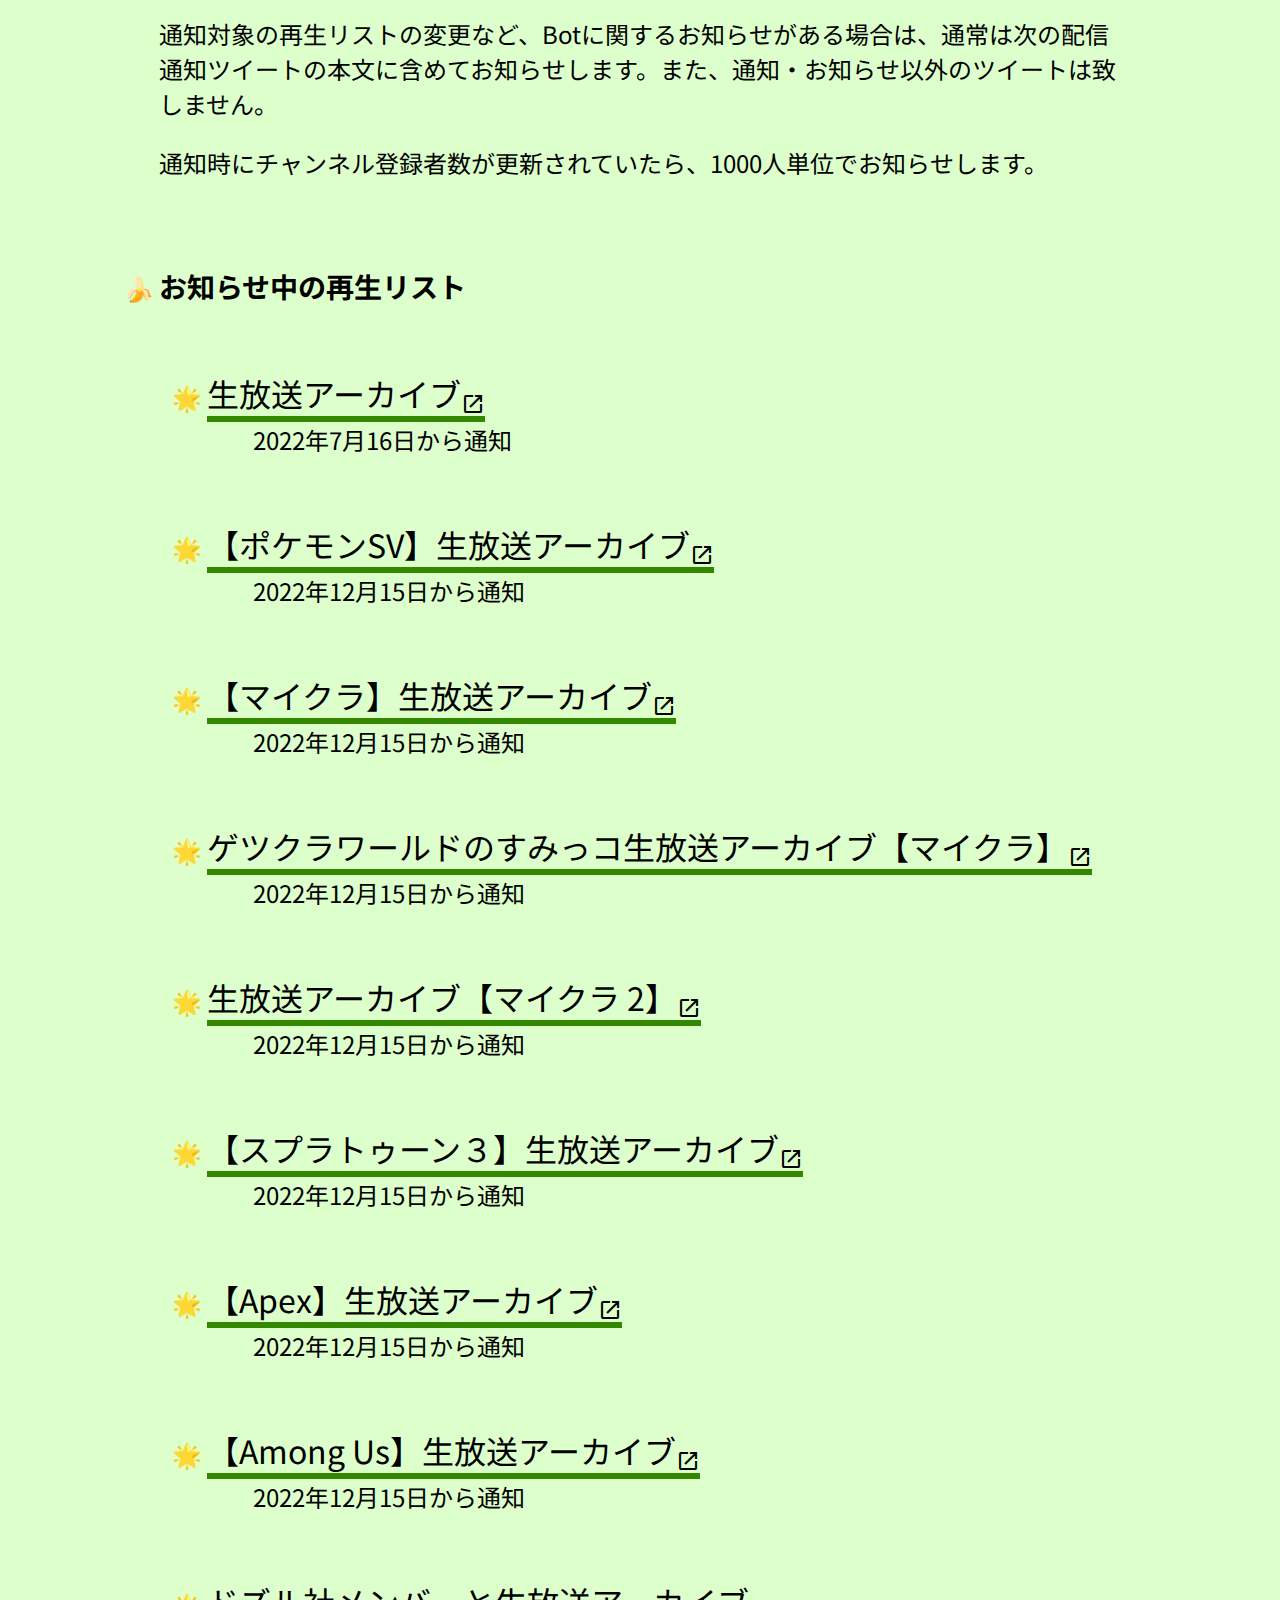
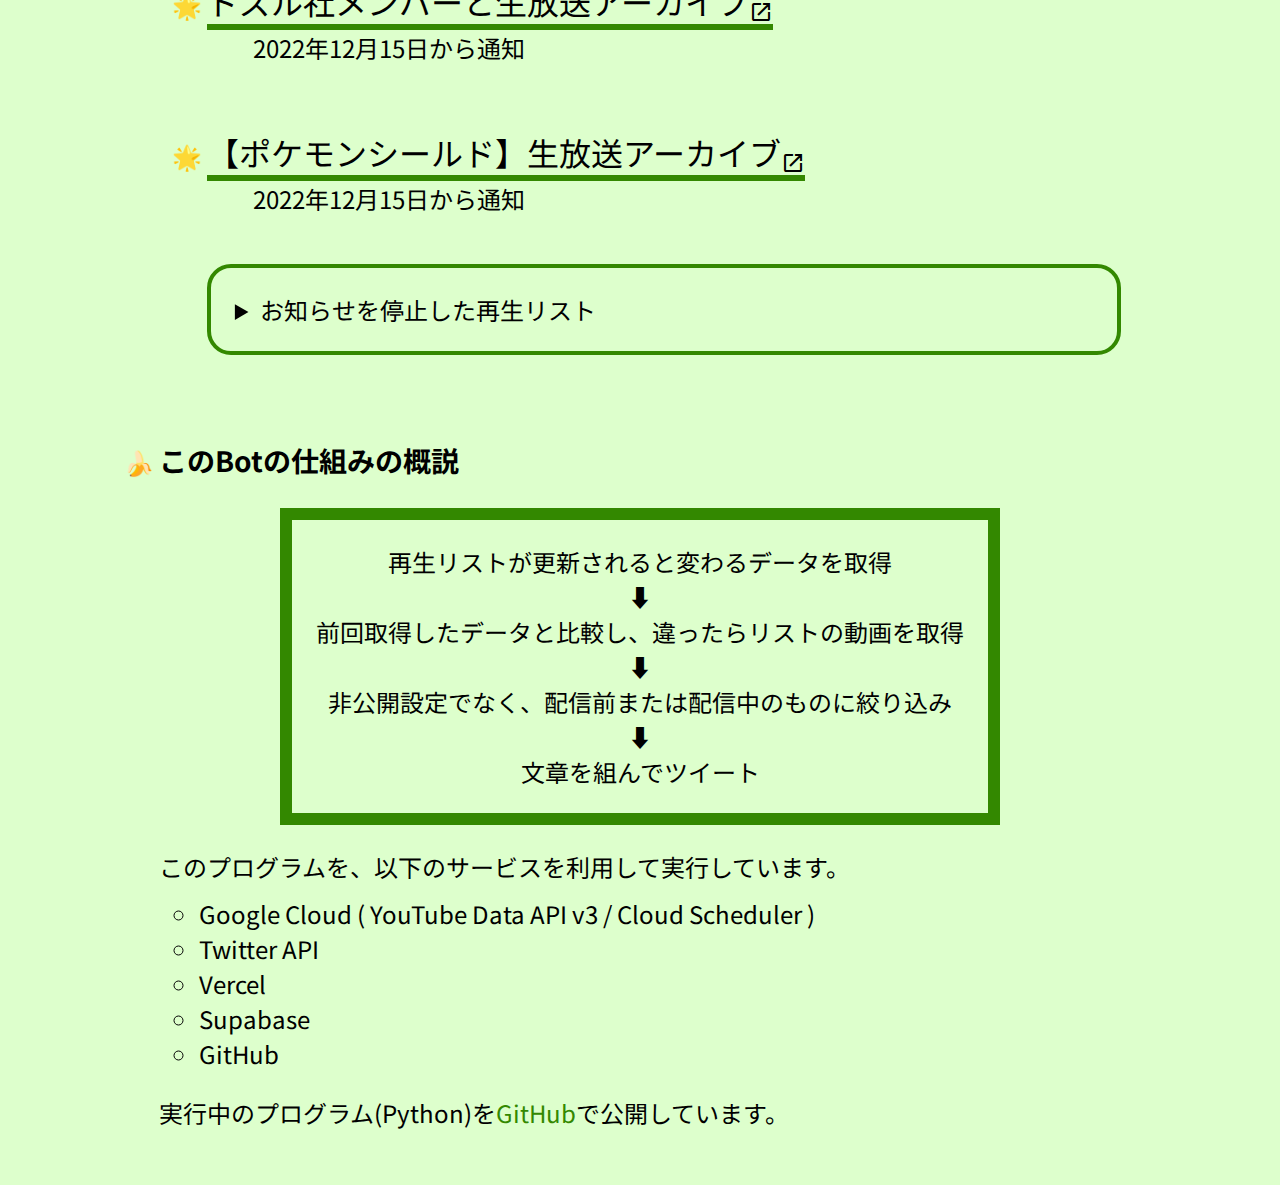
==== commit 19e164f8: "fix last update day text color" ====
--- a/index.html
+++ b/index.html
@@ -19,7 +19,7 @@
         <div class="header-link">
             <a class="twitter" href="https://twitter.com/Jyormany_bot" target="_blank">Jyormany bot🌟 (@Jyormany_bot)</a>
             <a class="github" href="https://github.com/Jyormany/YouTubePlaylistNotifier" target="_blank">GitHub</a>
-            <a>最終更新 : 2022/12/15</a>
+            <a class="last-update">最終更新 : 2022/12/15</a>
             </div>
             
         </header>
--- a/style.css
+++ b/style.css
@@ -49,7 +49,6 @@
     display: block;
     margin-left: auto;
     margin-right: 0;
-    color: white;
     text-align: right;
     text-decoration: none;
     width: fit-content;
@@ -58,12 +57,14 @@
 }
 
 .twitter {
+    color: white;
     background-color: #1D9BF0;
     border-radius: 5em;
     padding: 0.5em 1em;
 }
 
 .github {
+    color: white;
     background-color: #333;
     border-radius: 0.2em 0.8em;
     border-width: 0.13em;
@@ -71,6 +72,10 @@
     border-style: solid;
     margin-top: 0.5em;
     padding: 0.3em 0.5em;
+}
+
+.last-update {
+    color: var(--textColor);
 }
 
 main {
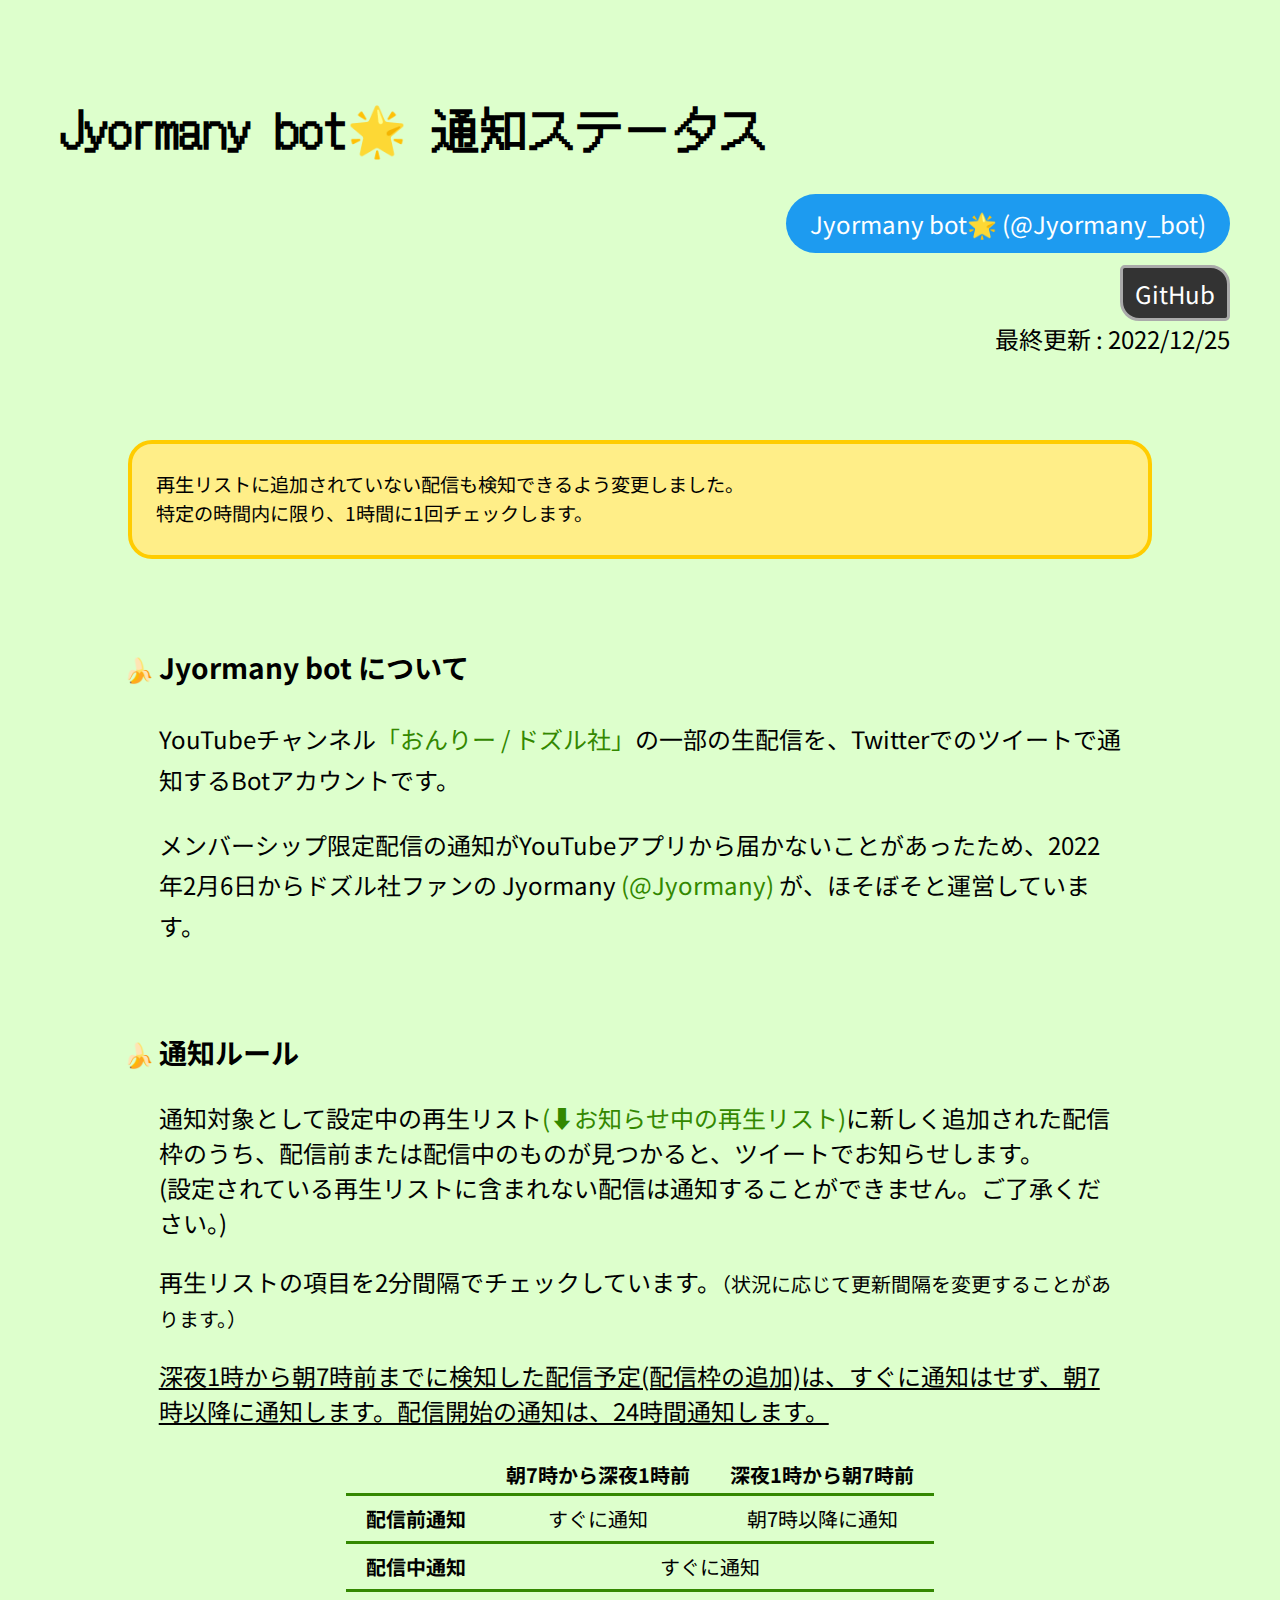
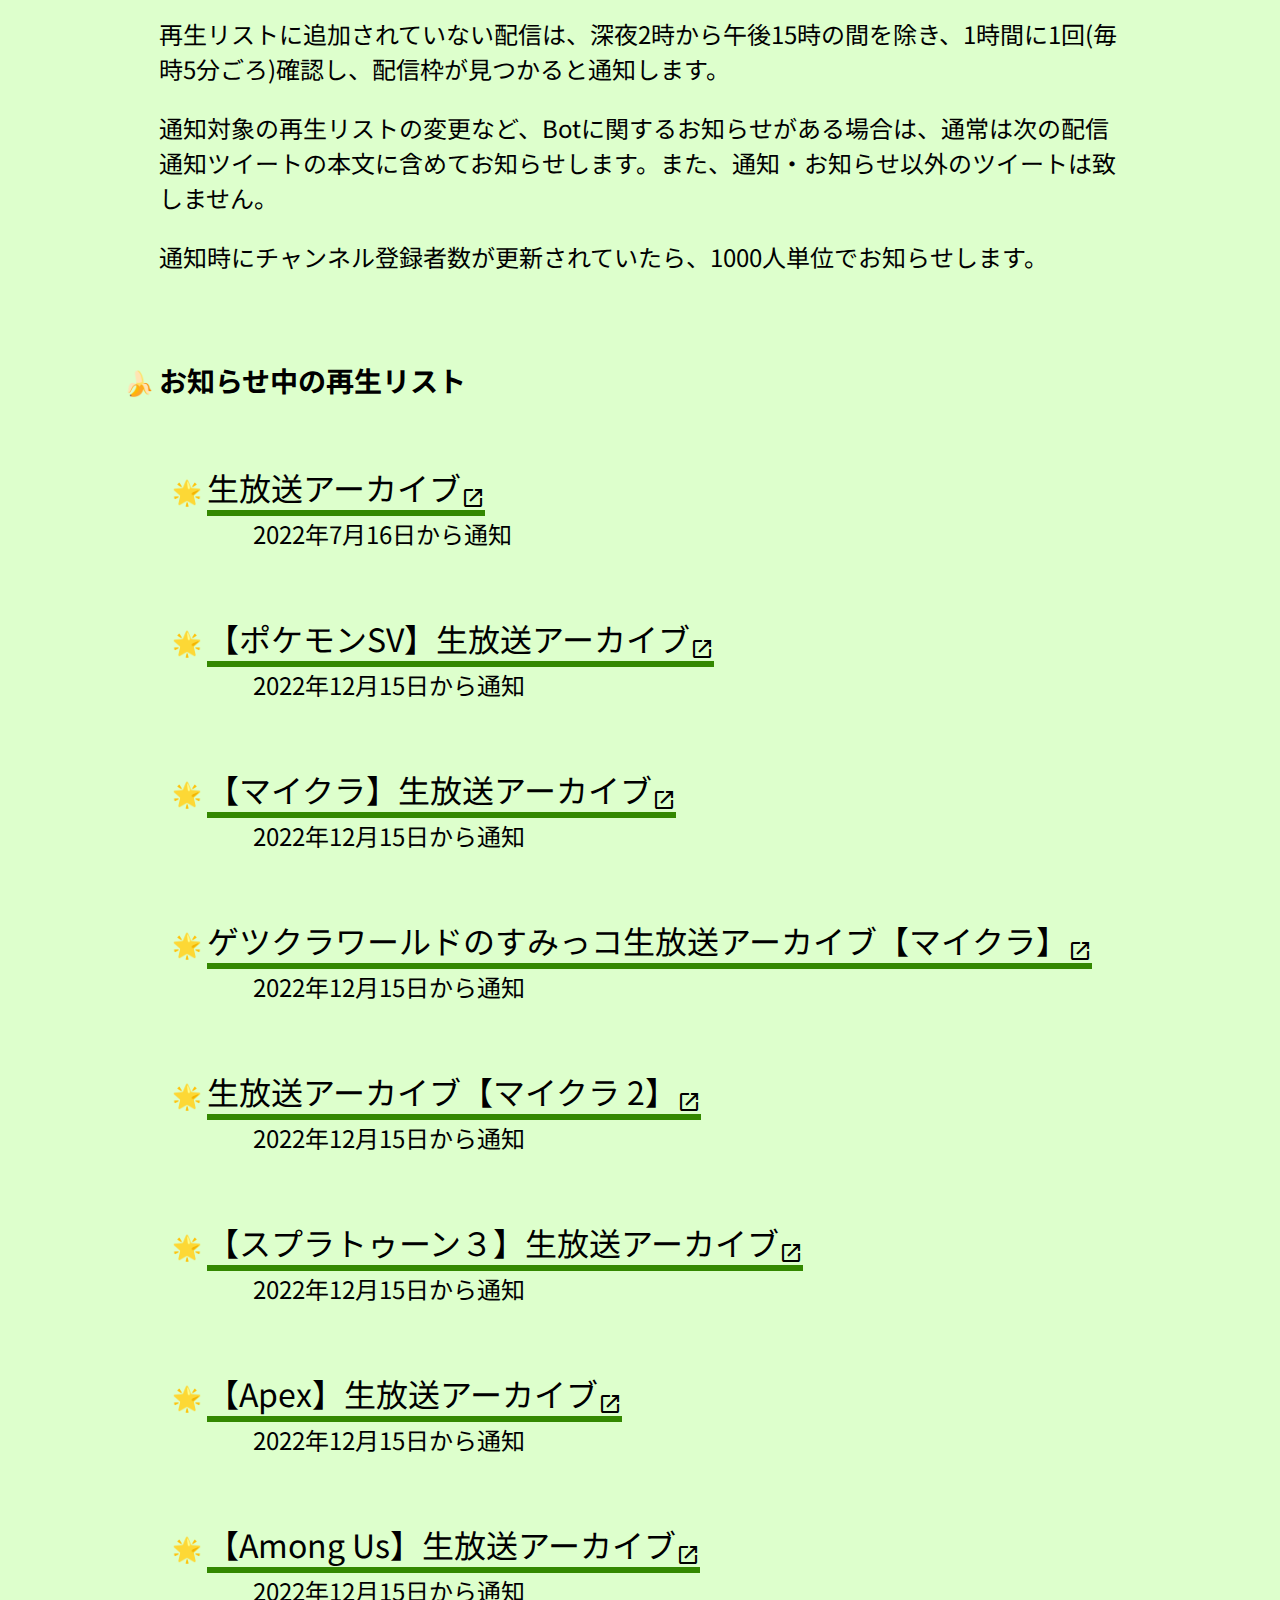
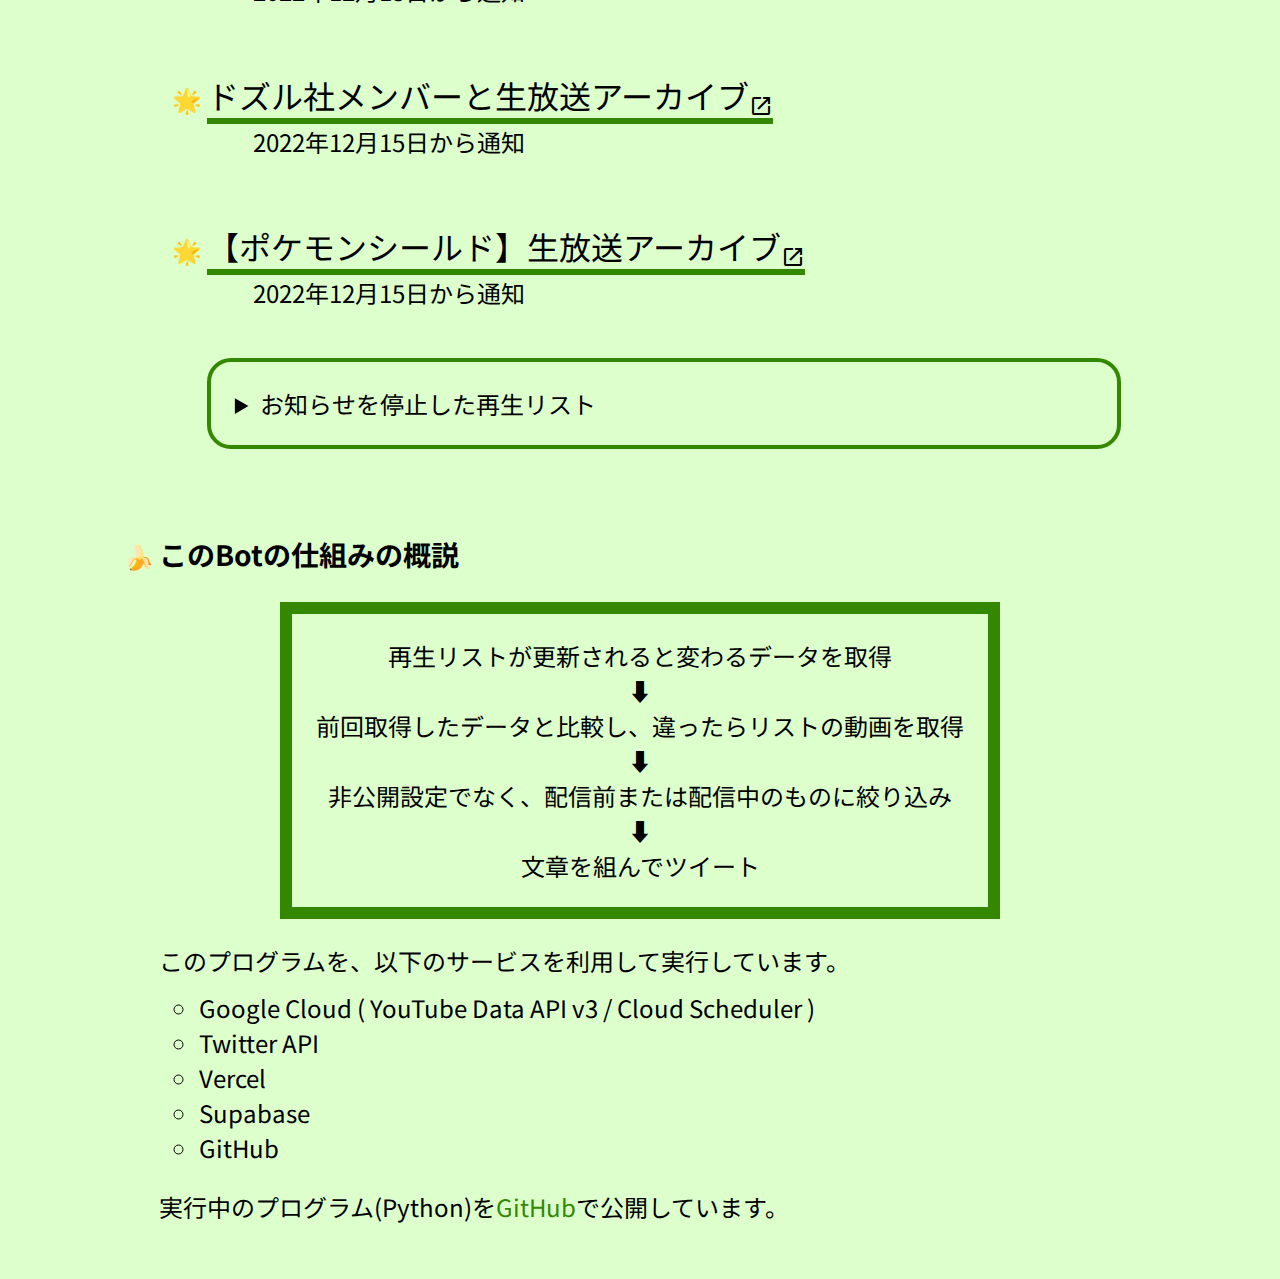
==== commit dbc05cf7: "Update index.html" ====
--- a/index.html
+++ b/index.html
@@ -19,7 +19,7 @@
         <div class="header-link">
             <a class="twitter" href="https://twitter.com/Jyormany_bot" target="_blank">Jyormany bot🌟 (@Jyormany_bot)</a>
             <a class="github" href="https://github.com/Jyormany/YouTubePlaylistNotifier" target="_blank">GitHub</a>
-            <a class="last-update">最終更新 : 2022/12/15</a>
+            <a class="last-update">最終更新 : 2022/12/25</a>
             </div>
             
         </header>
@@ -27,8 +27,8 @@
             
             
             <div class="info">
-                <p>検知・通知できなかった配信がありました。申し訳ありませんでした。</p>
-                <p>検知頻度を1分から2分間隔に変更し、検知する再生リストを追加しました。</p>
+                <p>再生リストに追加されていない配信も検知できるよう変更しました。</p>
+                <p>特定の時間内に限り、1時間に1回チェックします。</p>
             </div>
             
             
@@ -65,6 +65,7 @@
                             </tr>
                         </tbody>
                     </table>
+                    <p>再生リストに追加されていない配信は、深夜2時から午後15時の間を除き、1時間に1回(毎時5分ごろ)確認し、配信枠が見つかると通知します。</p>
                     <p>通知対象の再生リストの変更など、Botに関するお知らせがある場合は、通常は次の配信通知ツイートの本文に含めてお知らせします。また、通知・お知らせ以外のツイートは致しません。</p>
                     <p>通知時にチャンネル登録者数が更新されていたら、1000人単位でお知らせします。</p>
                 </li>
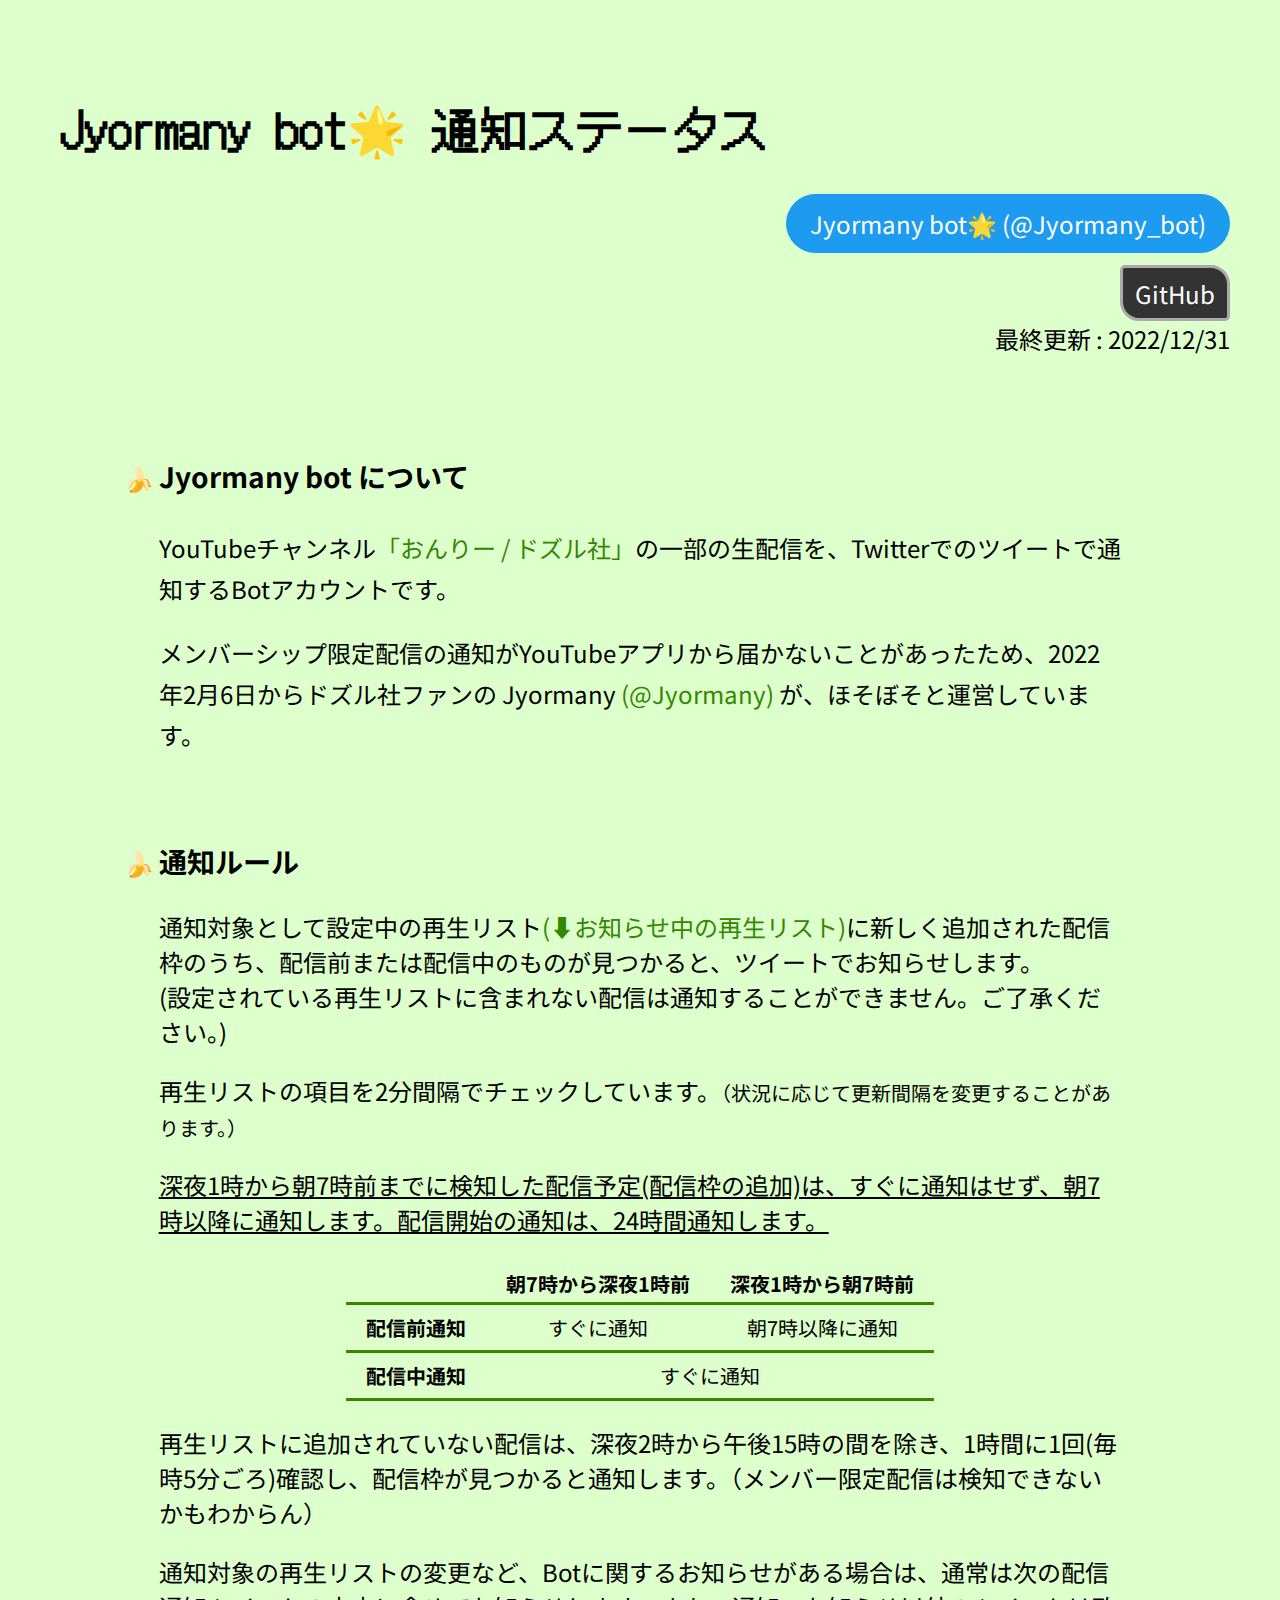
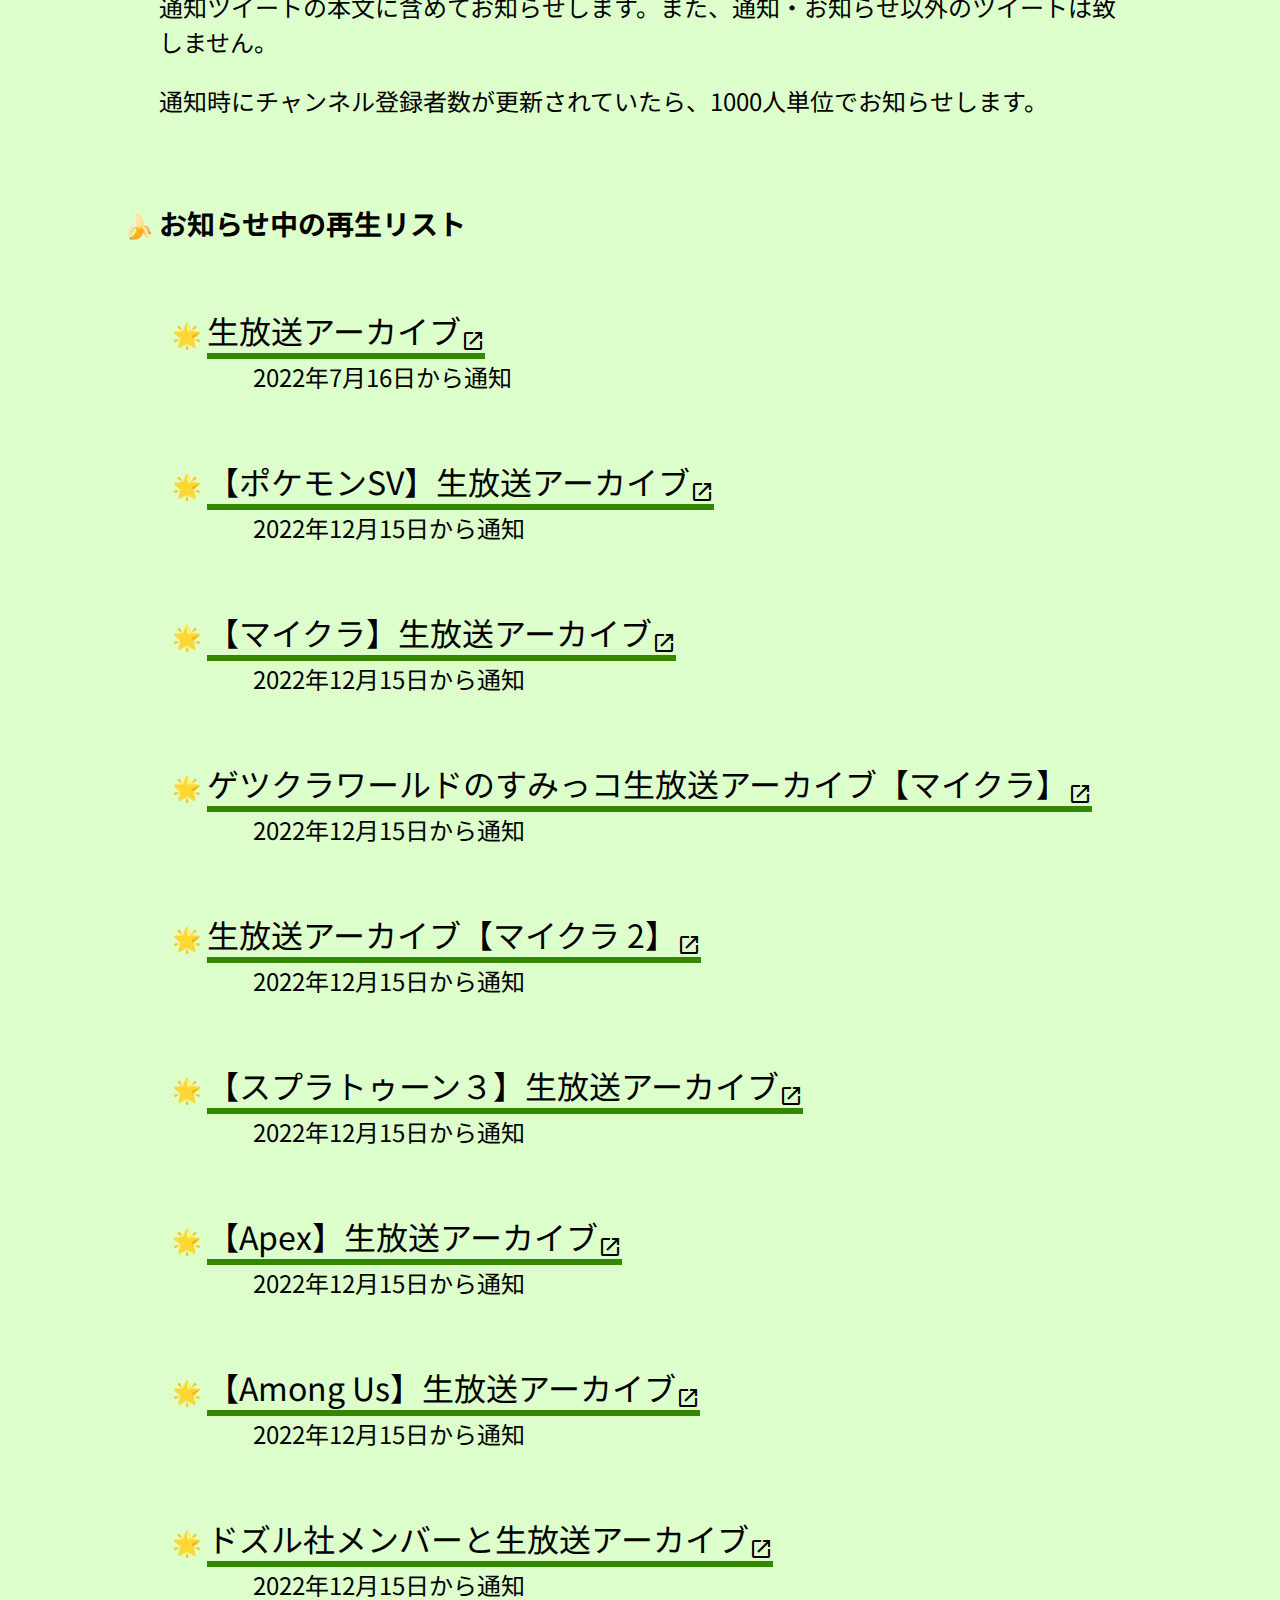
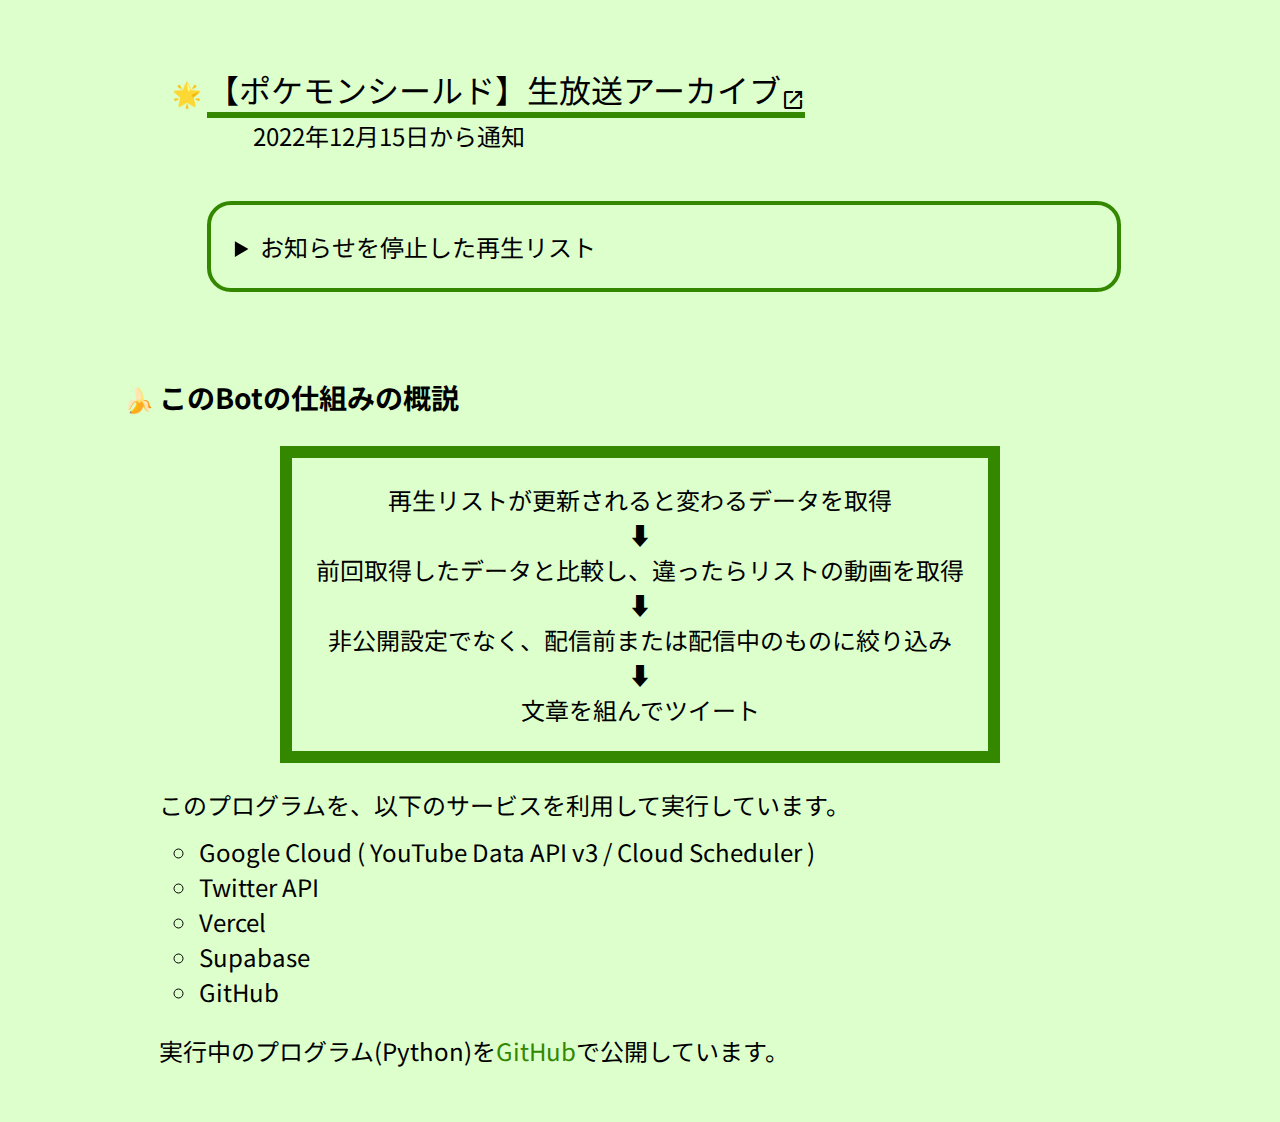
==== commit e22da362: "delete info" ====
--- a/index.html
+++ b/index.html
@@ -19,18 +19,17 @@
         <div class="header-link">
             <a class="twitter" href="https://twitter.com/Jyormany_bot" target="_blank">Jyormany bot🌟 (@Jyormany_bot)</a>
             <a class="github" href="https://github.com/Jyormany/YouTubePlaylistNotifier" target="_blank">GitHub</a>
-            <a class="last-update">最終更新 : 2022/12/25</a>
+            <a class="last-update">最終更新 : 2022/12/31</a>
             </div>
             
         </header>
         <main>
             
-            
+            <!--
             <div class="info">
-                <p>再生リストに追加されていない配信も検知できるよう変更しました。</p>
-                <p>特定の時間内に限り、1時間に1回チェックします。</p>
+                <p></p>
             </div>
-            
+            -->
             
             <ul class="list">
 
@@ -65,7 +64,7 @@
                             </tr>
                         </tbody>
                     </table>
-                    <p>再生リストに追加されていない配信は、深夜2時から午後15時の間を除き、1時間に1回(毎時5分ごろ)確認し、配信枠が見つかると通知します。</p>
+                    <p>再生リストに追加されていない配信は、深夜2時から午後15時の間を除き、1時間に1回(毎時5分ごろ)確認し、配信枠が見つかると通知します。（メンバー限定配信は検知できないかもわからん）</p>
                     <p>通知対象の再生リストの変更など、Botに関するお知らせがある場合は、通常は次の配信通知ツイートの本文に含めてお知らせします。また、通知・お知らせ以外のツイートは致しません。</p>
                     <p>通知時にチャンネル登録者数が更新されていたら、1000人単位でお知らせします。</p>
                 </li>
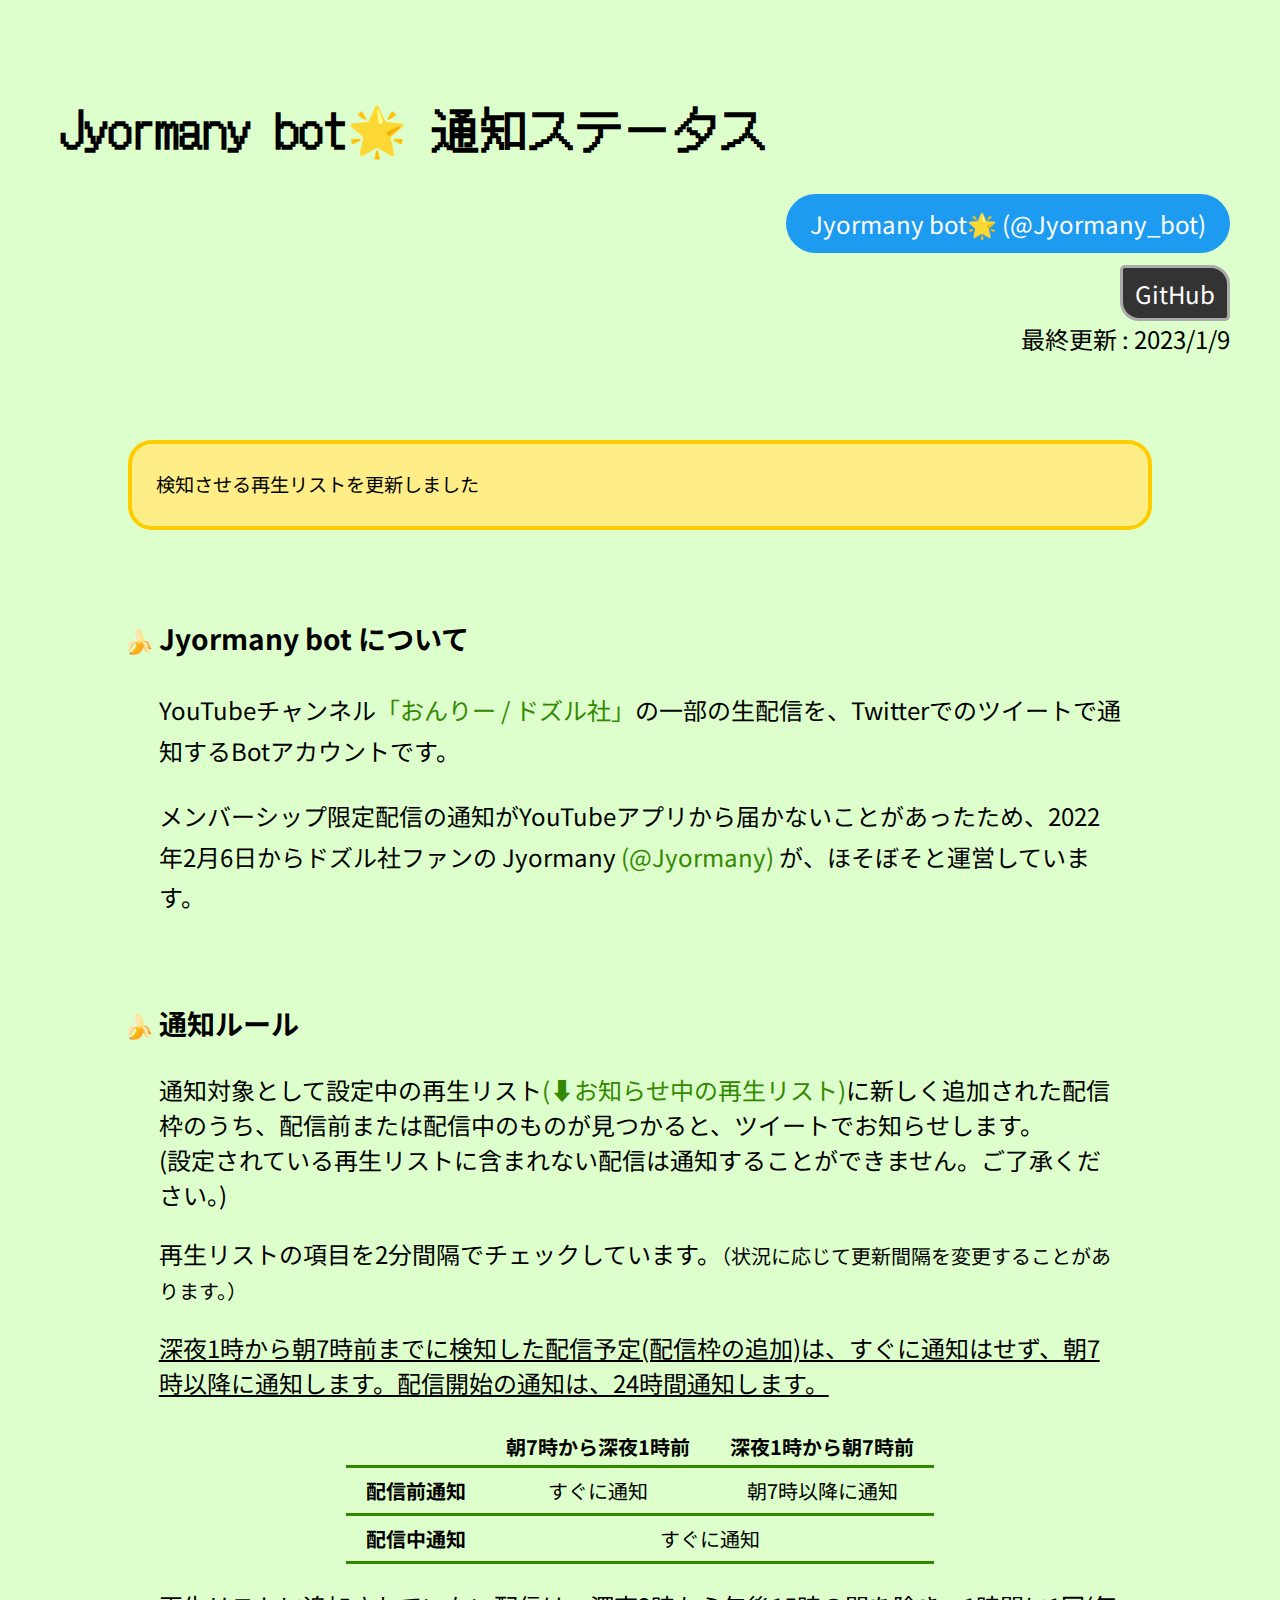
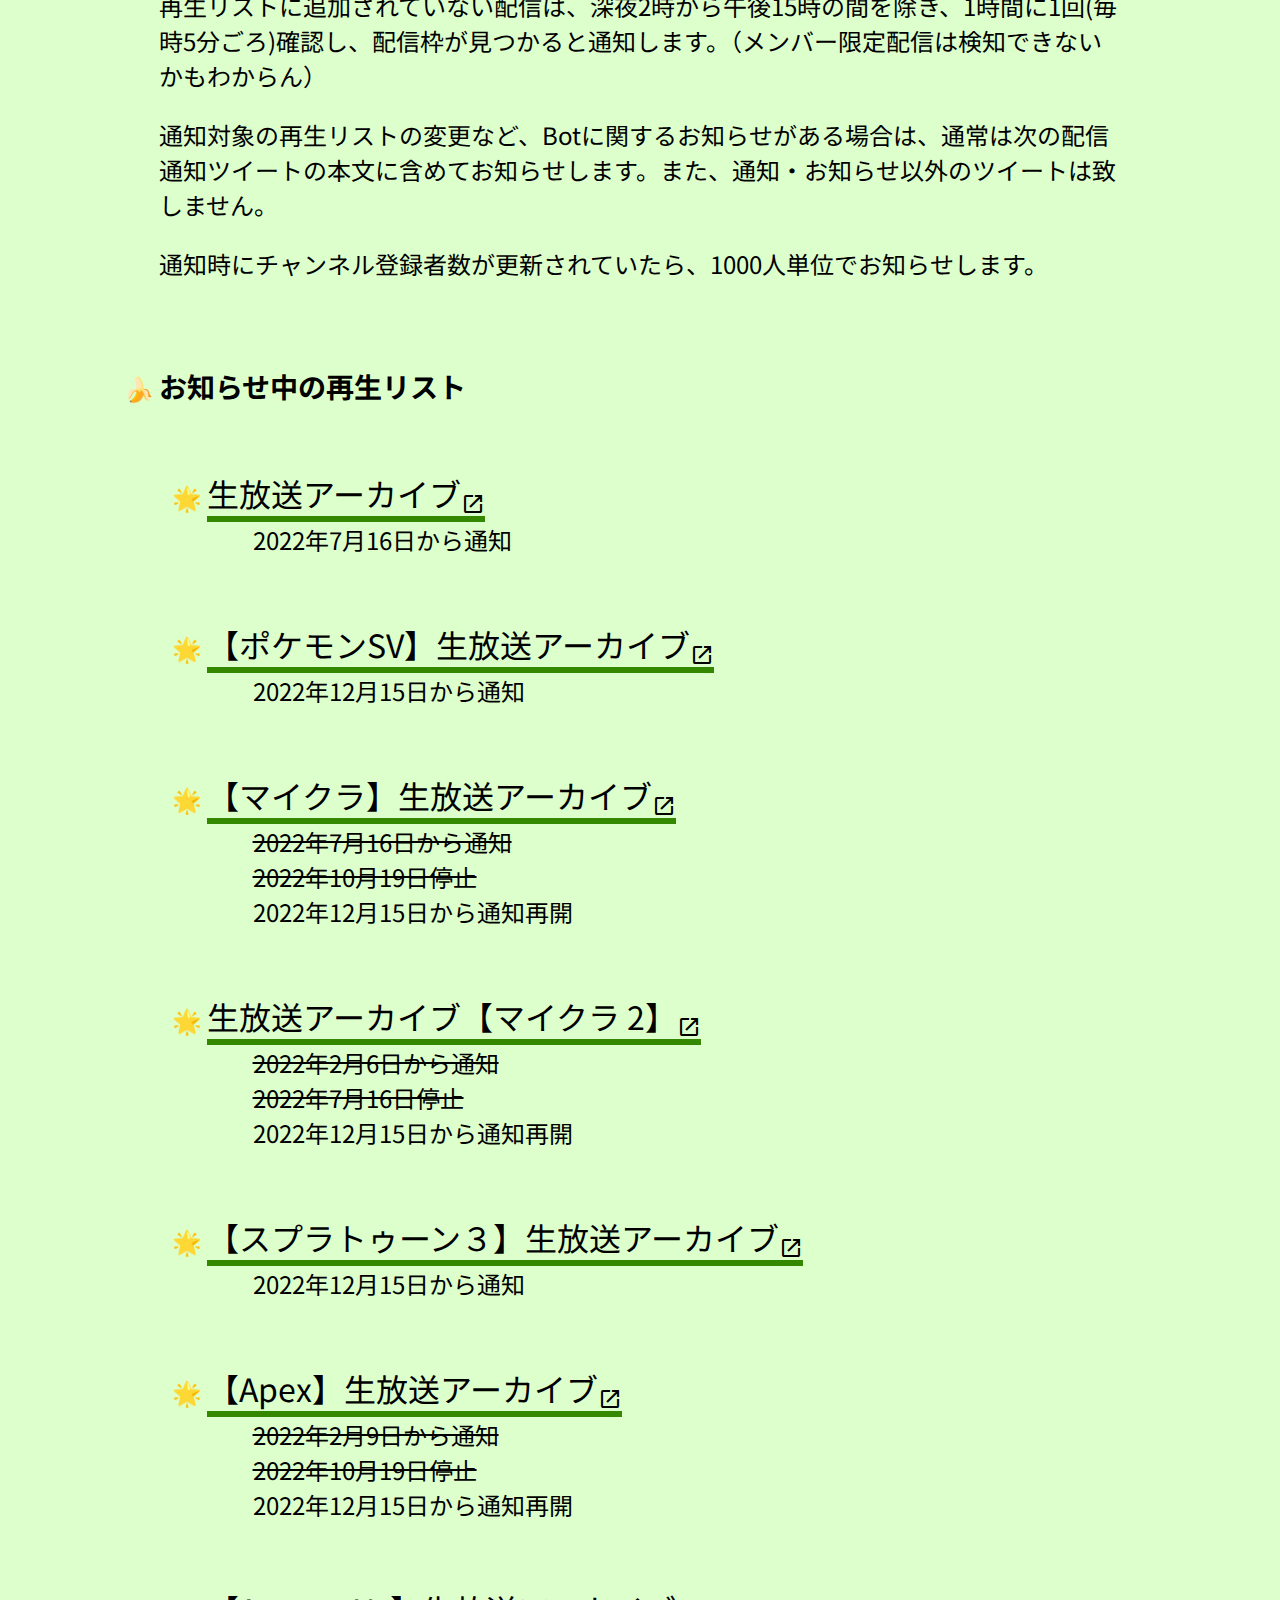
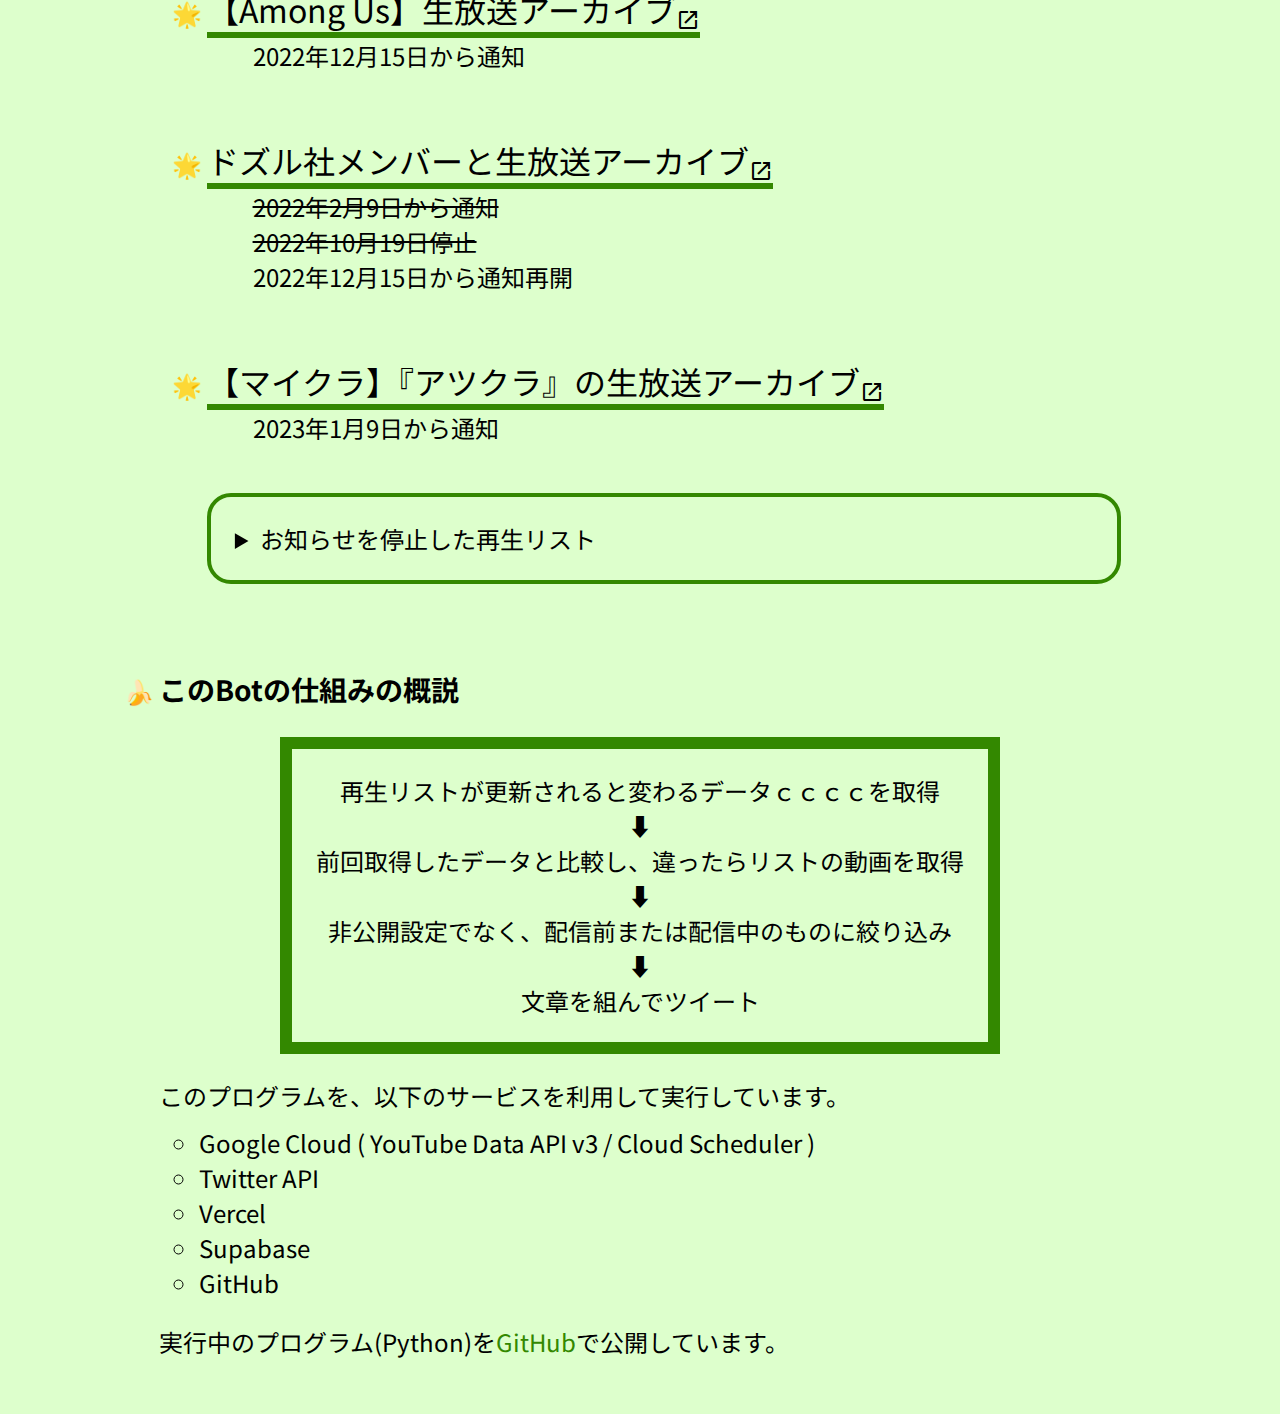
==== commit 4ebcc8fd: "Change playlist list" ====
--- a/index.html
+++ b/index.html
@@ -19,17 +19,16 @@
         <div class="header-link">
             <a class="twitter" href="https://twitter.com/Jyormany_bot" target="_blank">Jyormany bot🌟 (@Jyormany_bot)</a>
             <a class="github" href="https://github.com/Jyormany/YouTubePlaylistNotifier" target="_blank">GitHub</a>
-            <a class="last-update">最終更新 : 2022/12/31</a>
+            <a class="last-update">最終更新 : 2023/1/9</a>
             </div>
             
         </header>
         <main>
             
-            <!--
+            <!---->
             <div class="info">
-                <p></p>
+                <p>検知させる再生リストを更新しました</p>
             </div>
-            -->
             
             <ul class="list">
 
@@ -106,19 +105,9 @@
                             </a>
                         </li>
                         <ul>
-                            <li>2022年12月15日から通知</li>
-                        </ul>
-
-                        <li class="playlist">
-                            <a class="listlink" href="https://www.youtube.com/playlist?list=PLjQFGraZMNPULc3N-z8OUNOlCWn6z5SzK" target="_blank">
-                                ゲツクラワールドのすみっコ生放送アーカイブ【マイクラ】
-                                <span class="material-symbols-outlined">
-                                    open_in_new
-                                </span>
-                            </a>
-                        </li>
-                        <ul>
-                            <li>2022年12月15日から通知</li>
+                            <li style="text-decoration: line-through;">2022年7月16日から通知</li>
+                            <li style="text-decoration: line-through;">2022年10月19日停止</li>
+                            <li>2022年12月15日から通知再開</li>
                         </ul>
                         
                         <li class="playlist">
@@ -130,7 +119,9 @@
                             </a>
                         </li>
                         <ul>
-                            <li>2022年12月15日から通知</li>
+                            <li style="text-decoration: line-through;">2022年2月6日から通知</li>
+                            <li style="text-decoration: line-through;">2022年7月16日停止</li>
+                            <li>2022年12月15日から通知再開</li>
                         </ul>
                         
                         <li class="playlist">
@@ -154,7 +145,9 @@
                             </a>
                         </li>
                         <ul>
-                            <li>2022年12月15日から通知</li>
+                            <li style="text-decoration: line-through;">2022年2月9日から通知</li>
+                            <li style="text-decoration: line-through;">2022年10月19日停止</li>
+                            <li>2022年12月15日から通知再開</li>
                         </ul>
                         
                         <li class="playlist">
@@ -178,19 +171,21 @@
                             </a>
                         </li>
                         <ul>
-                            <li>2022年12月15日から通知</li>
-                        </ul>
-                        
-                        <li class="playlist">
-                            <a class="listlink" href="https://www.youtube.com/playlist?list=PLjQFGraZMNPU1TkIAJQ1Kpk_OtMHZyLvJ" target="_blank">
-                                【ポケモンシールド】生放送アーカイブ
-                                <span class="material-symbols-outlined">
-                                    open_in_new
-                                </span>
-                            </a>
-                        </li>
-                        <ul>
-                            <li>2022年12月15日から通知</li>
+                            <li style="text-decoration: line-through;">2022年2月9日から通知</li>
+                            <li style="text-decoration: line-through;">2022年10月19日停止</li>
+                            <li>2022年12月15日から通知再開</li>
+                        </ul>
+                        
+                        <li class="playlist">
+                            <a class="listlink" href="https://www.youtube.com/playlist?list=PLjQFGraZMNPX-siL_UZta0FOv4sarUsgd" target="_blank">
+                                【マイクラ】『アツクラ』の生放送アーカイブ
+                                <span class="material-symbols-outlined">
+                                    open_in_new
+                                </span>
+                            </a>
+                        </li>
+                        <ul>
+                            <li>2023年1月9日から通知</li>
                         </ul>
                         
                         <details>
@@ -199,45 +194,6 @@
                             </summary>
                             <li>
                                 <ul class="playlists">
-                                    <li class="playlist">
-                                        <a class="listlink" href="https://www.youtube.com/playlist?list=PLjQFGraZMNPUF2mYAteOGiC1Lwjgixoq4" target="_blank">
-                                            生放送アーカイブ【マイクラ2】
-                                            <span class="material-symbols-outlined">
-                                                open_in_new
-                                            </span>
-                                        </a>
-                                    </li>
-                                    <ul>
-                                        <li style="text-decoration: line-through;">2022年2月6日から通知</li>
-                                        <li>2022年7月16日停止</li>
-                                    </ul>
-
-                                    <li class="playlist">
-                                        <a class="listlink" href="https://www.youtube.com/playlist?list=PLjQFGraZMNPXAbZKr3nnEUORUffVdsbmT" target="_blank">
-                                            ドズル社メンバーと生放送アーカイブ
-                                            <span class="material-symbols-outlined">
-                                                open_in_new
-                                            </span>
-                                        </a>
-                                    </li>
-                                    <ul>
-                                        <li style="text-decoration: line-through;">2022年2月9日から通知</li>
-                                        <li>2022年10月19日停止</li>
-                                    </ul>
-
-                                    <li class="playlist">
-                                        <a class="listlink"l href="https://www.youtube.com/playlist?list=PLjQFGraZMNPWgS_FdtyIaP_dgnTs-JMoo" target="_blank">
-                                            【Apex】生放送アーカイブ
-                                            <span class="material-symbols-outlined">
-                                                open_in_new
-                                            </span>
-                                        </a>
-                                    </li>
-                                    <ul>
-                                        <li style="text-decoration: line-through;">2022年2月9日から通知</li>
-                                        <li>2022年10月19日停止</li>
-                                    </ul>
-
                                     <li class="playlist">
                                         <a class="listlink" href="https://www.youtube.com/playlist?list=PLjQFGraZMNPULc3N-z8OUNOlCWn6z5SzK" target="_blank">
                                             ゲツクラワールドのすみっコ生放送アーカイブ【マイクラ】
@@ -248,20 +204,22 @@
                                     </li>
                                     <ul>
                                         <li style="text-decoration: line-through;">2022年3月8日から通知</li>
-                                        <li>2022年10月19日停止</li>
+                                        <li style="text-decoration: line-through;">2022年10月19日停止</li>
+                                        <li style="text-decoration: line-through;">2022年12月15日から通知再開</li>
+                                        <li>2023年1月9日停止</li>
                                     </ul>
                                     
                                     <li class="playlist">
-                                        <a class="listlink" href="https://www.youtube.com/playlist?list=PLjQFGraZMNPVl-Ekr7yMZdvBduBuqfQS9" target="_blank">
-                                            【マイクラ】生放送アーカイブ
+                                        <a class="listlink" href="https://www.youtube.com/playlist?list=PLjQFGraZMNPU1TkIAJQ1Kpk_OtMHZyLvJ" target="_blank">
+                                            【ポケモンシールド】生放送アーカイブ
                                             <span class="material-symbols-outlined">
                                                 open_in_new
                                             </span>
-                                        </a>   
+                                        </a>
                                     </li>
                                     <ul>
-                                        <li style="text-decoration: line-through;">2022年7月16日から通知</li>
-                                        <li>2022年10月19日停止</li>
+                                        <li style="text-decoration: line-through;">2022年12月15日から通知</li>
+                                        <li>2023年1月9日停止</li>
                                     </ul>
                                 </ul>
                             </li>
@@ -272,7 +230,7 @@
                 <li>
                     <h3>このBotの仕組みの概説</h3>
                     <ol class="gaisetsu">
-                        <li>再生リストが更新されると変わるデータを取得</li>
+                        <li>再生リストが更新されると変わるデータｃｃｃｃを取得</li>
                         <li>⬇︎</li>
                         <li>前回取得したデータと比較し、違ったらリストの動画を取得</li>
                         <li>⬇︎</li>
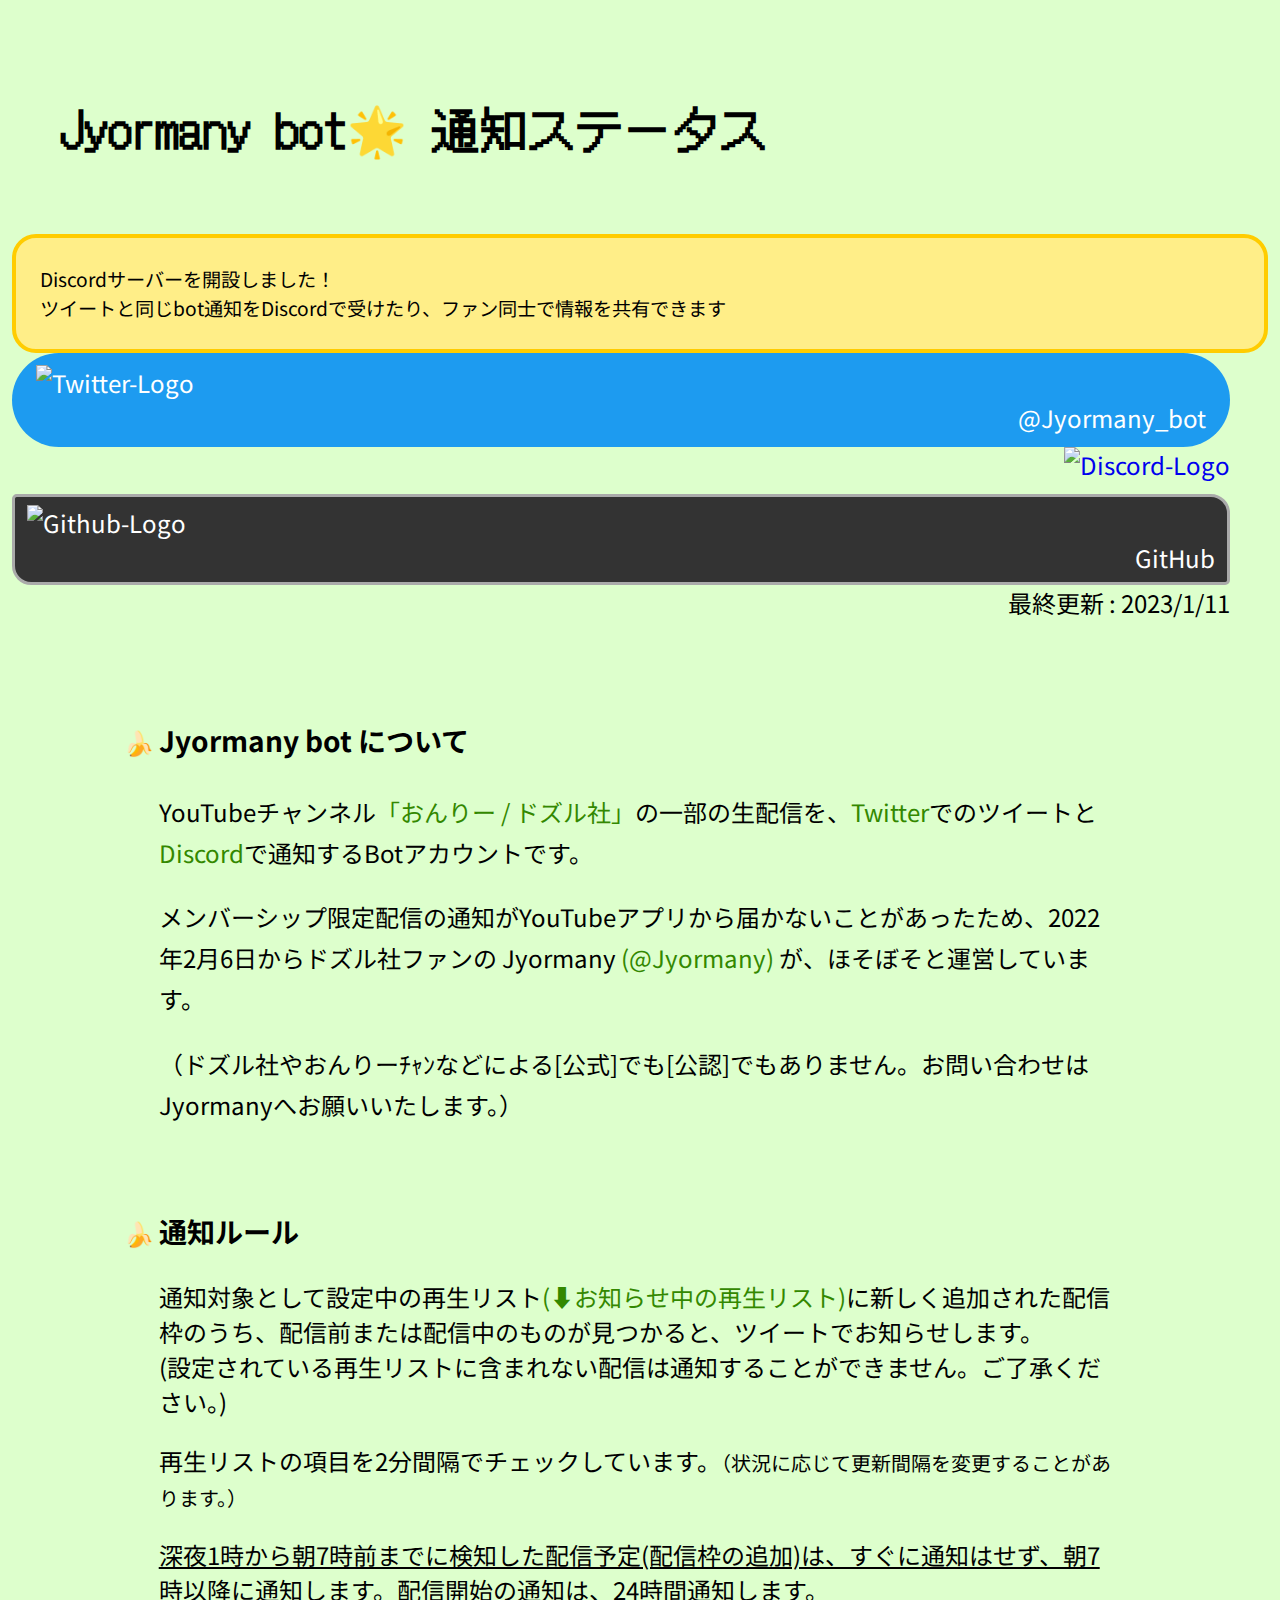
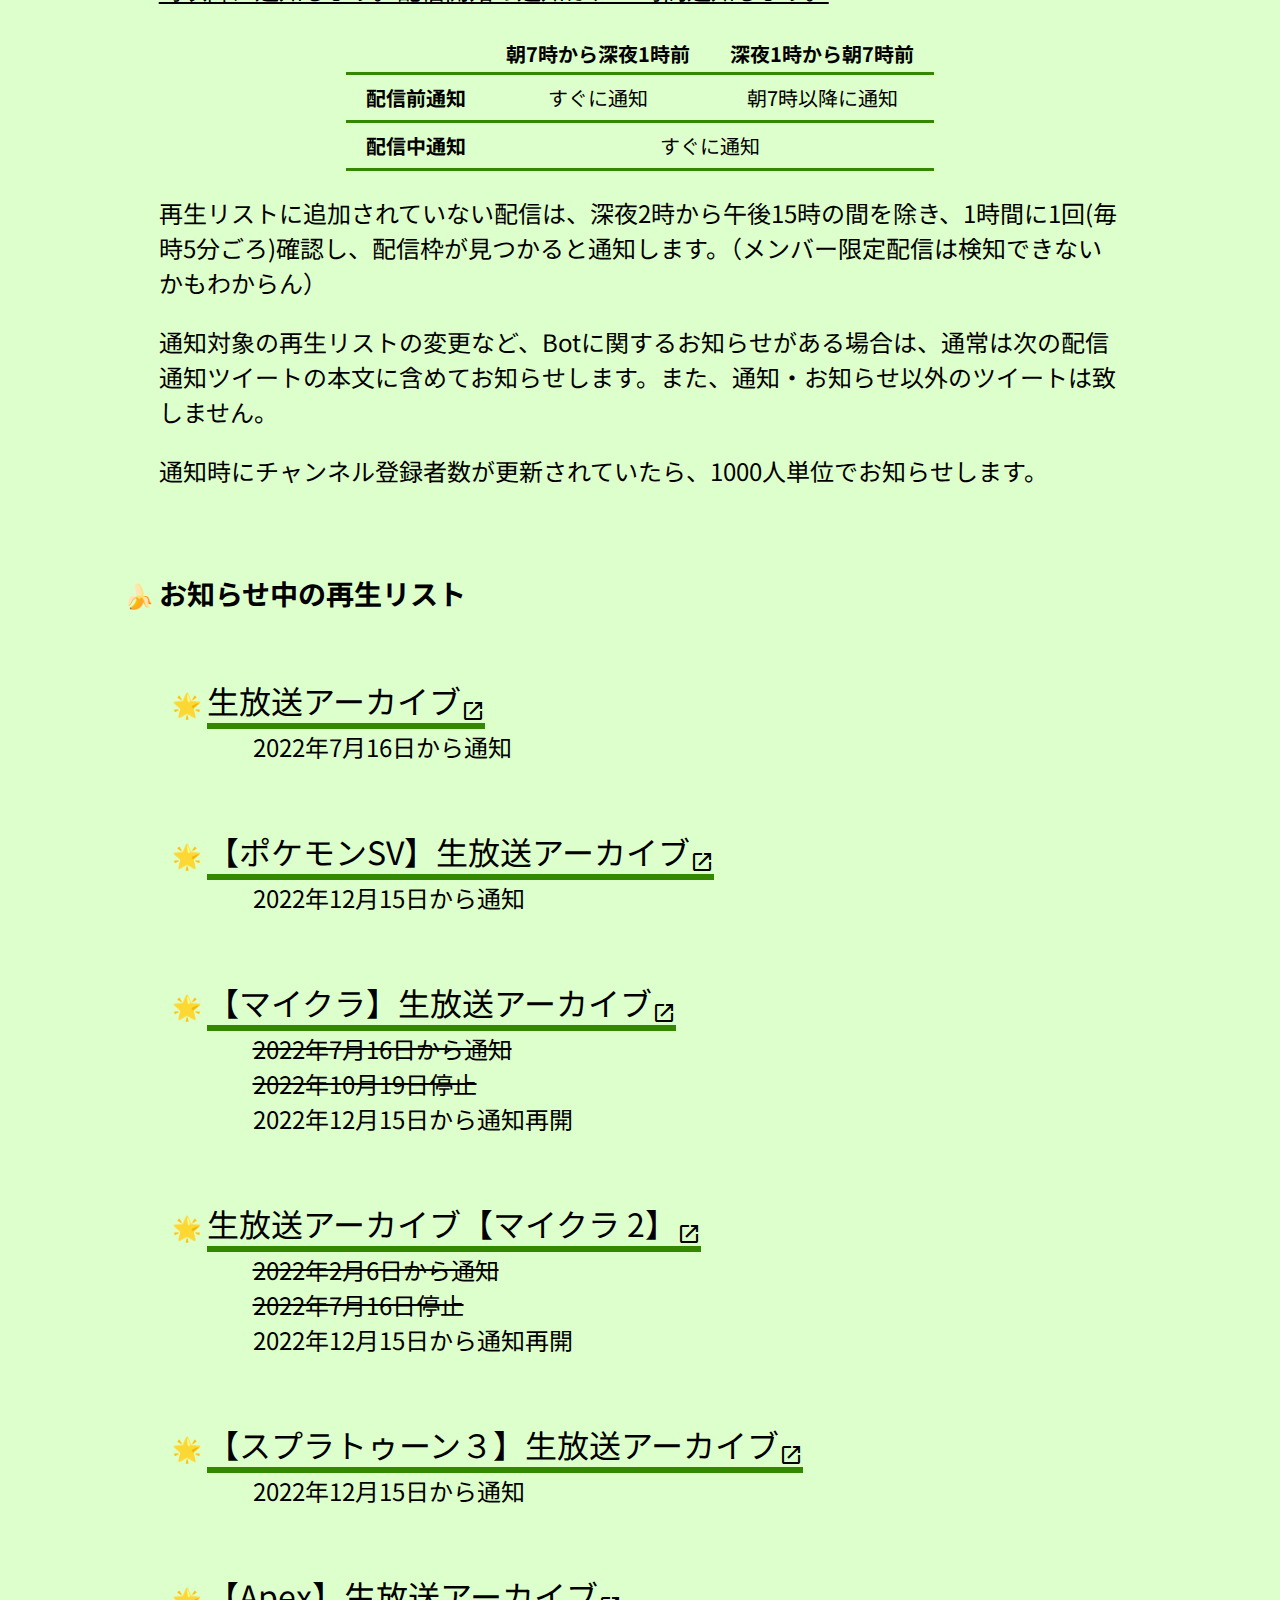
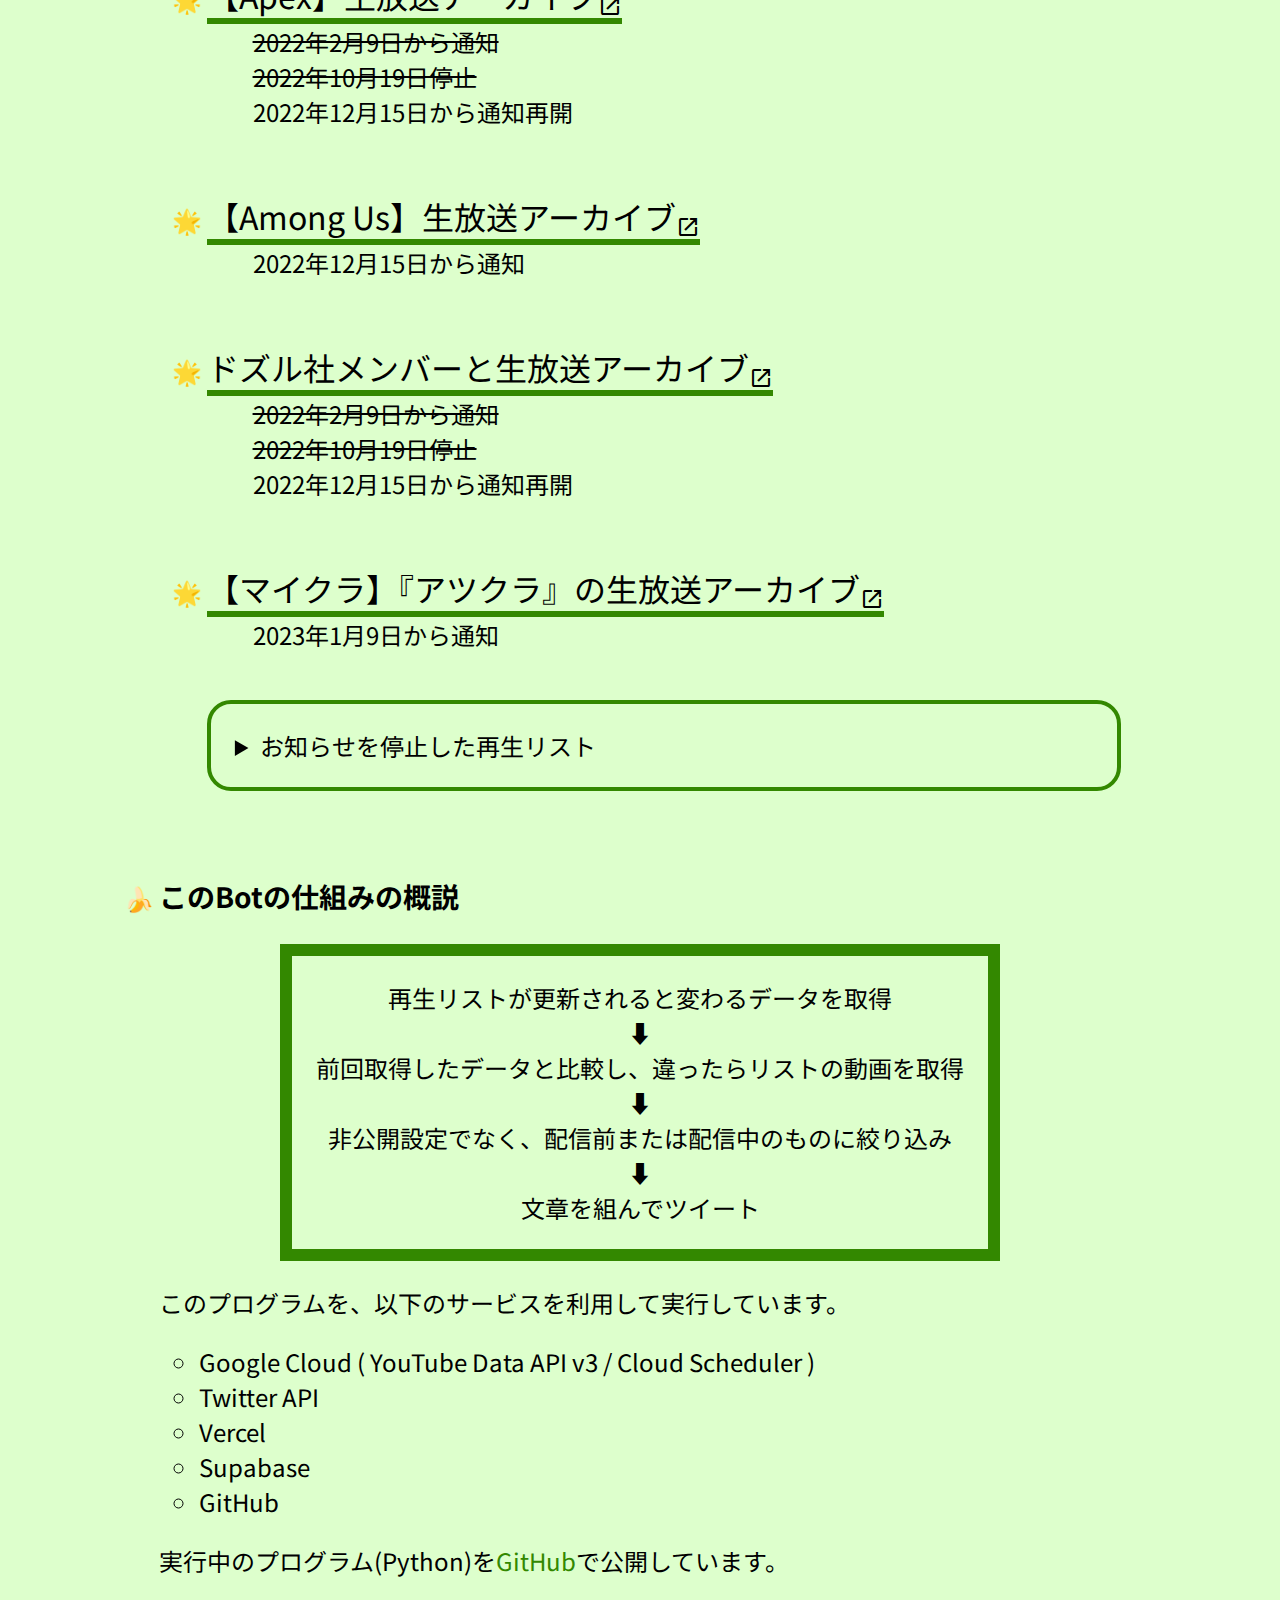
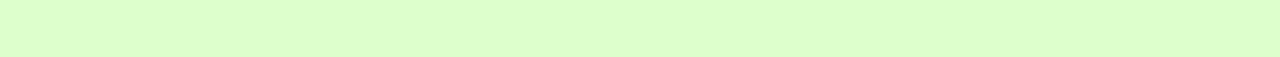
==== commit 571b5468: "Add Discord link" ====
--- a/index.html
+++ b/index.html
@@ -11,31 +11,44 @@
         <link rel="stylesheet" href="style.css">
         <link rel="stylesheet" href="https://fonts.googleapis.com/css2?family=Material+Symbols+Outlined:opsz,wght,FILL,GRAD@20,400,0,-25" />
         <link rel="icon" href="/favicon.ico" sizes="any">
+        <meta name="theme-color" content="#586">
         <meta name="google-site-verification" content="LfZGzitNKdwY7w5F5xYdn09xFiTvOFULUR_d08x_49A" />
     </head>
     
     <header>
         <h1>Jyormany bot🌟 通知ステータス</h1>
-        <div class="header-link">
-            <a class="twitter" href="https://twitter.com/Jyormany_bot" target="_blank">Jyormany bot🌟 (@Jyormany_bot)</a>
-            <a class="github" href="https://github.com/Jyormany/YouTubePlaylistNotifier" target="_blank">GitHub</a>
-            <a class="last-update">最終更新 : 2023/1/9</a>
-            </div>
-            
-        </header>
-        <main>
-            
+        <div class="header-contents">
+
             <!---->
             <div class="info">
-                <p>検知させる再生リストを更新しました</p>
+                <p>Discordサーバーを開設しました！</p>
+                <p>ツイートと同じbot通知をDiscordで受けたり、ファン同士で情報を共有できます</p>
             </div>
-            
+                
+            <div class="header-link">
+                <div class="twitter" href="https://twitter.com/Jyormany_bot" target="_blank">
+                    <img src="Logo white.svg" alt="Twitter-Logo">
+                    <a>@Jyormany_bot</a>
+                </div>
+                <a class="discord" href="https://discord.gg/3QwHtX96ra" target="_blank"><img src="discord-logo-white.svg" alt="Discord-Logo"></a>
+                <div class="github" href="https://github.com/Jyormany/YouTubePlaylistNotifier" target="_blank">
+                    <img src="github-mark-white.svg" alt="Github-Logo">
+                    <a>GitHub</a>
+                </div>
+                <a class="last-update">最終更新 : 2023/1/11</a>
+            </div>
+        </div>
+    </header>
+
+    <body>
+        <main>
             <ul class="list">
 
                 <li class="about">
                     <h3>Jyormany bot について</h3>
-                    <p>YouTubeチャンネル<a class="link" href="https://www.youtube.com/channel/UC5l8bnxxl26Q5PDG_jawcuw" target="_blank">「おんりー / ドズル社」</a>の一部の生配信を、Twitterでのツイートで通知するBotアカウントです。</p>
+                    <p>YouTubeチャンネル<a class="link" href="https://www.youtube.com/channel/UC5l8bnxxl26Q5PDG_jawcuw" target="_blank">「おんりー / ドズル社」</a>の一部の生配信を、<a class="link" href="https://twitter.com/Jyormany_bot" target="_blank">Twitter</a>でのツイートと<a class="link" href="https://discord.gg/3QwHtX96ra" target="_blank">Discord</a>で通知するBotアカウントです。</p>
                     <p>メンバーシップ限定配信の通知がYouTubeアプリから届かないことがあったため、2022年2月6日からドズル社ファンの Jyormany <a class="link" href="https://twitter.com/Jyormany" target="_blank">(@Jyormany)</a> が、ほそぼそと運営しています。</p>
+                    <p>（ドズル社やおんりーﾁｬﾝなどによる[公式]でも[公認]でもありません。お問い合わせはJyormanyへお願いいたします。）</p>
                 </li>
 
                 <li>
@@ -230,7 +243,7 @@
                 <li>
                     <h3>このBotの仕組みの概説</h3>
                     <ol class="gaisetsu">
-                        <li>再生リストが更新されると変わるデータｃｃｃｃを取得</li>
+                        <li>再生リストが更新されると変わるデータを取得</li>
                         <li>⬇︎</li>
                         <li>前回取得したデータと比較し、違ったらリストの動画を取得</li>
                         <li>⬇︎</li>
@@ -238,7 +251,7 @@
                         <li>⬇︎</li>
                         <li>文章を組んでツイート</li>
                     </ol>
-                    このプログラムを、以下のサービスを利用して実行しています。
+                    <p>このプログラムを、以下のサービスを利用して実行しています。</p>
                     <ul class="services">
                         <li>Google Cloud ( YouTube Data API v3 / Cloud Scheduler )</li>
                         <li>Twitter API</li>
@@ -246,7 +259,7 @@
                         <li>Supabase</li>
                         <li>GitHub</li>
                     </ul>
-                    実行中のプログラム(Python)を<a class="link" href="https://github.com/Jyormany/YouTubePlaylistNotifier" target="_blank">GitHub</a>で公開しています。
+                    <p>実行中のプログラム(Python)を<a class="link" href="https://github.com/Jyormany/YouTubePlaylistNotifier" target="_blank">GitHub</a>で公開しています。</p>
                 </li>
             </ul>
         </main>
